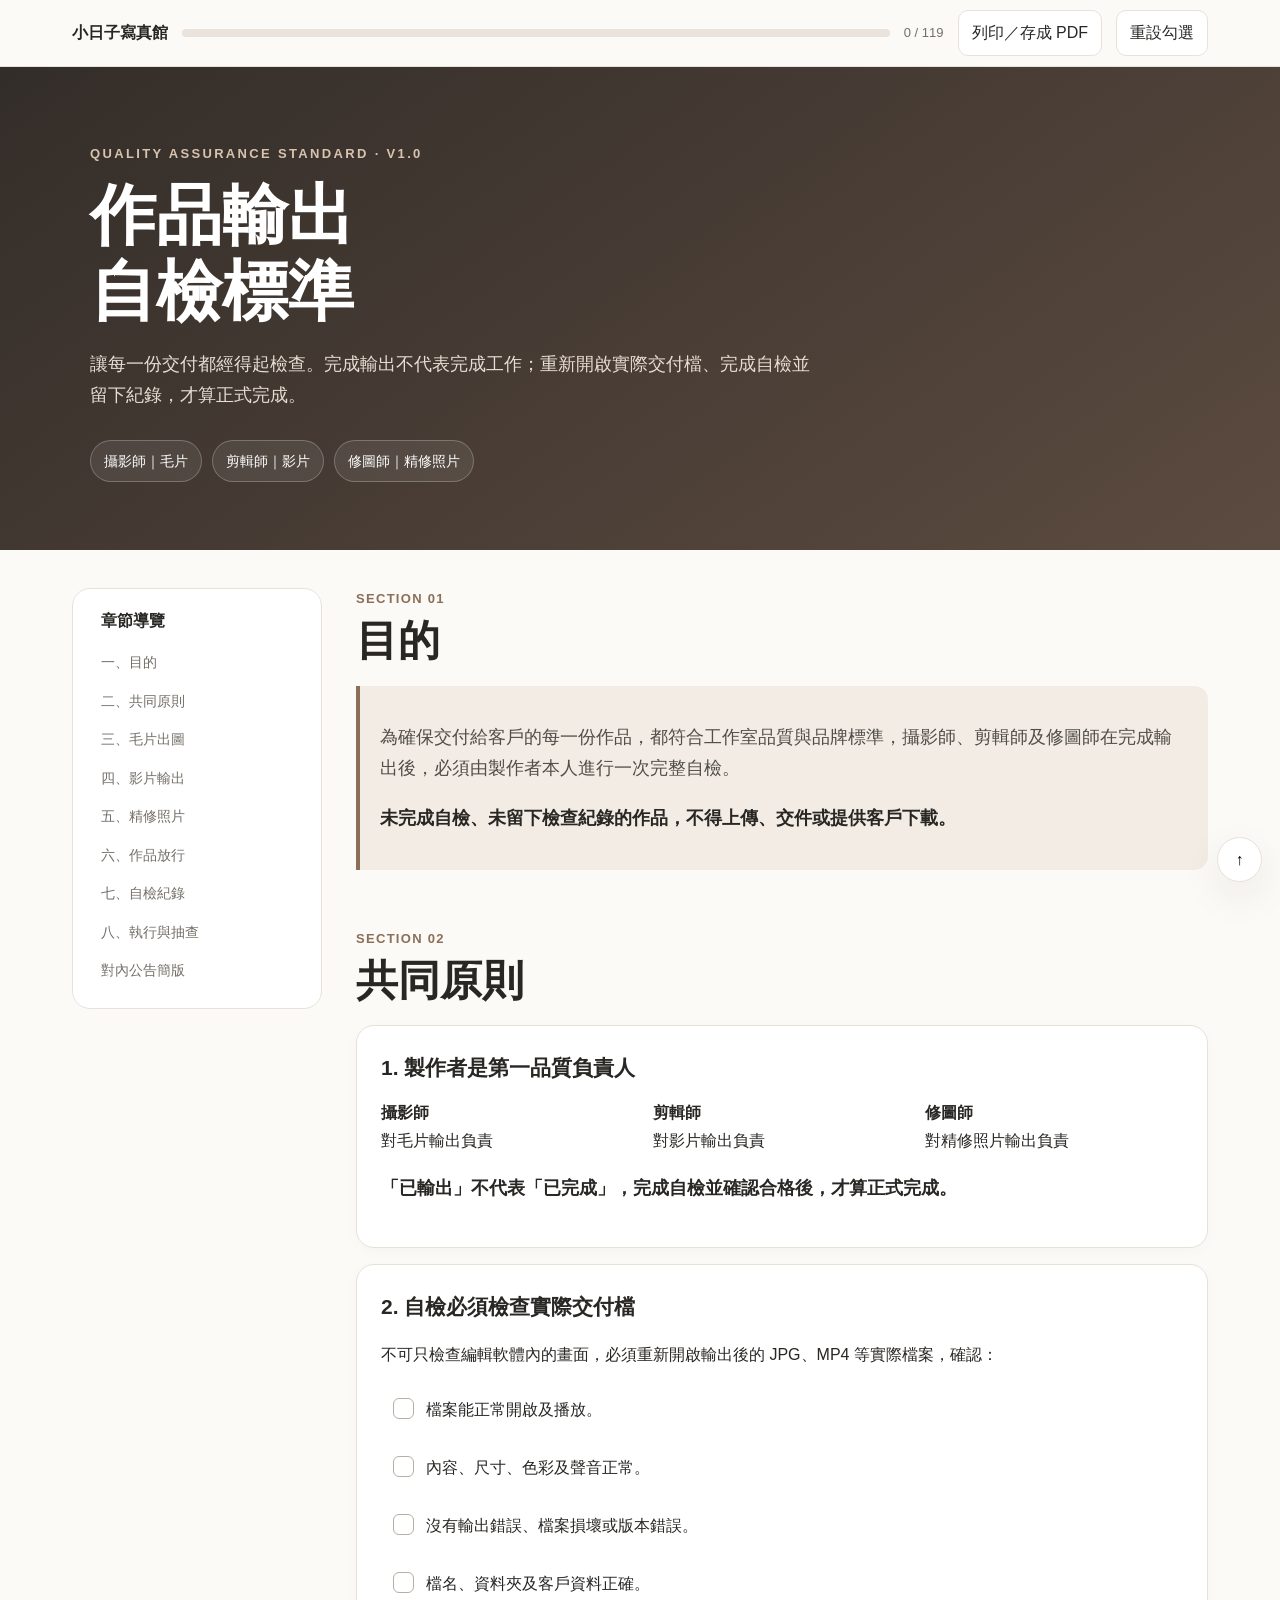
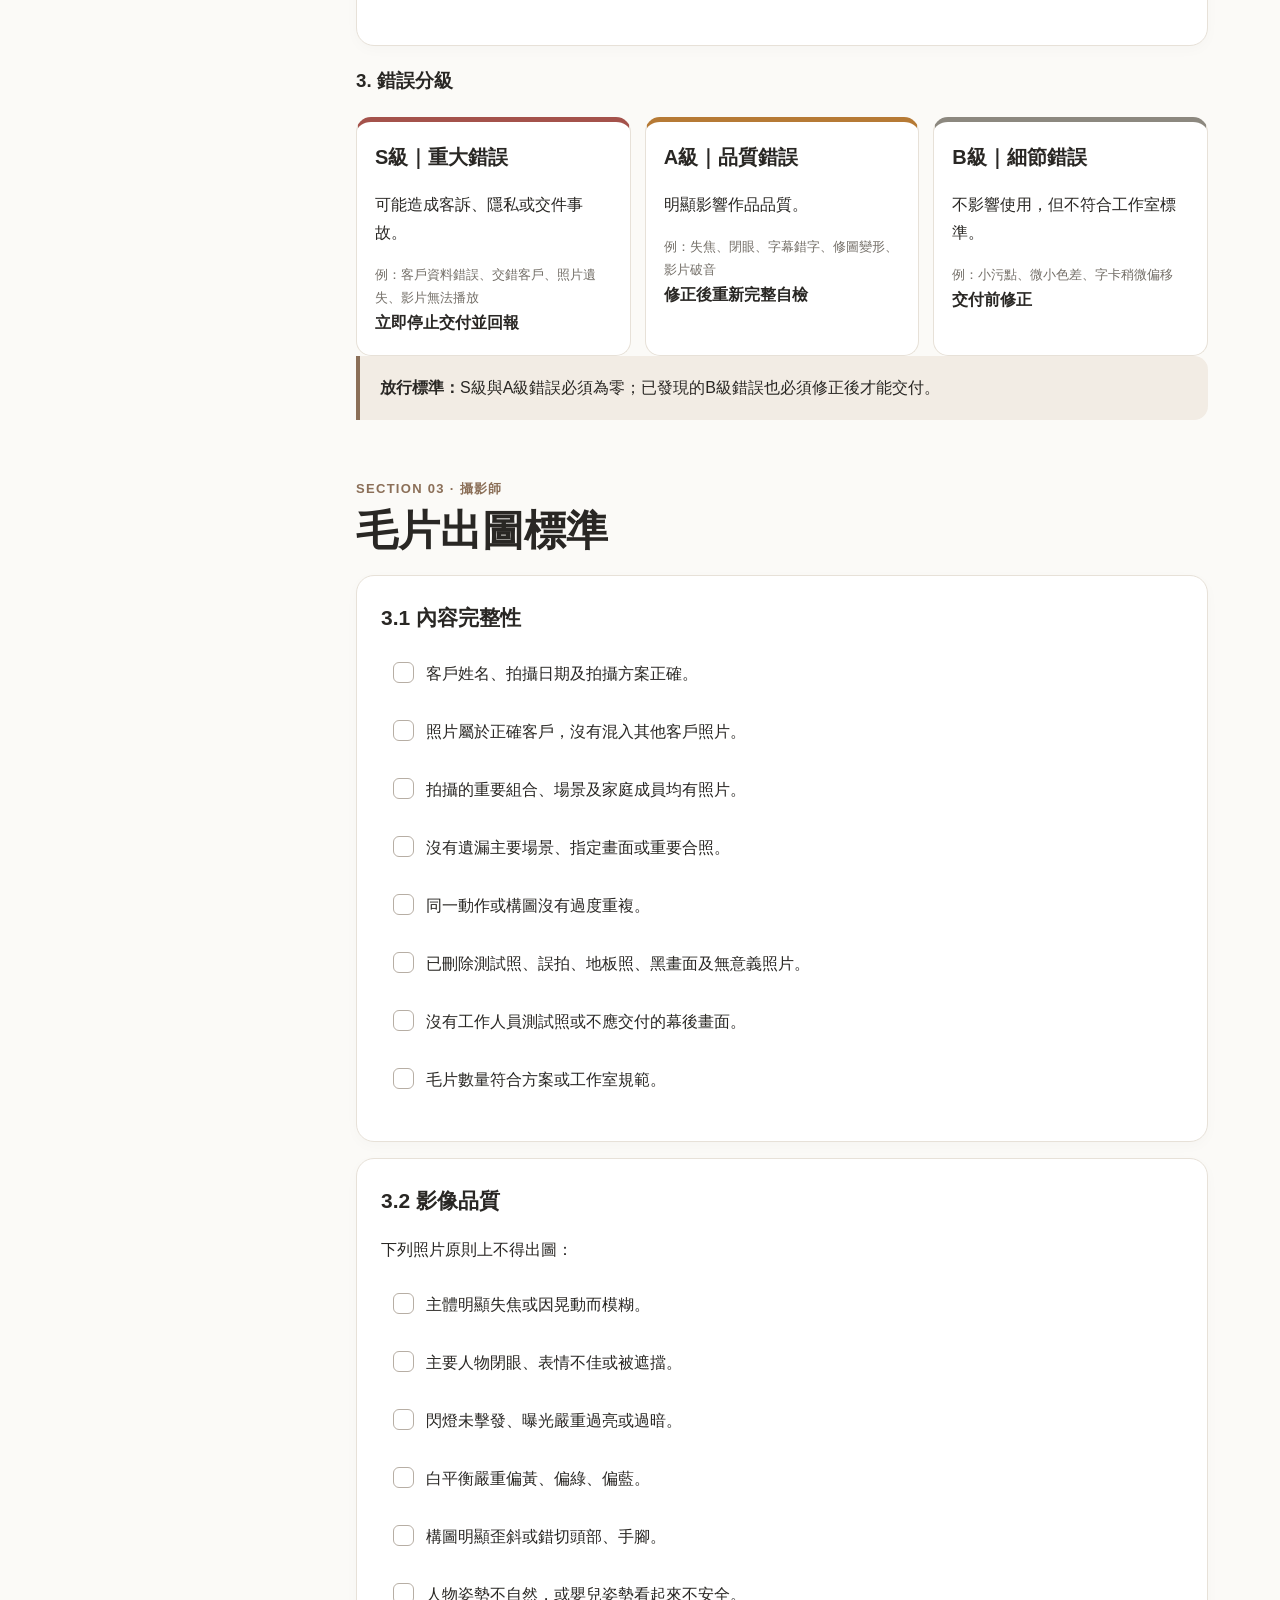
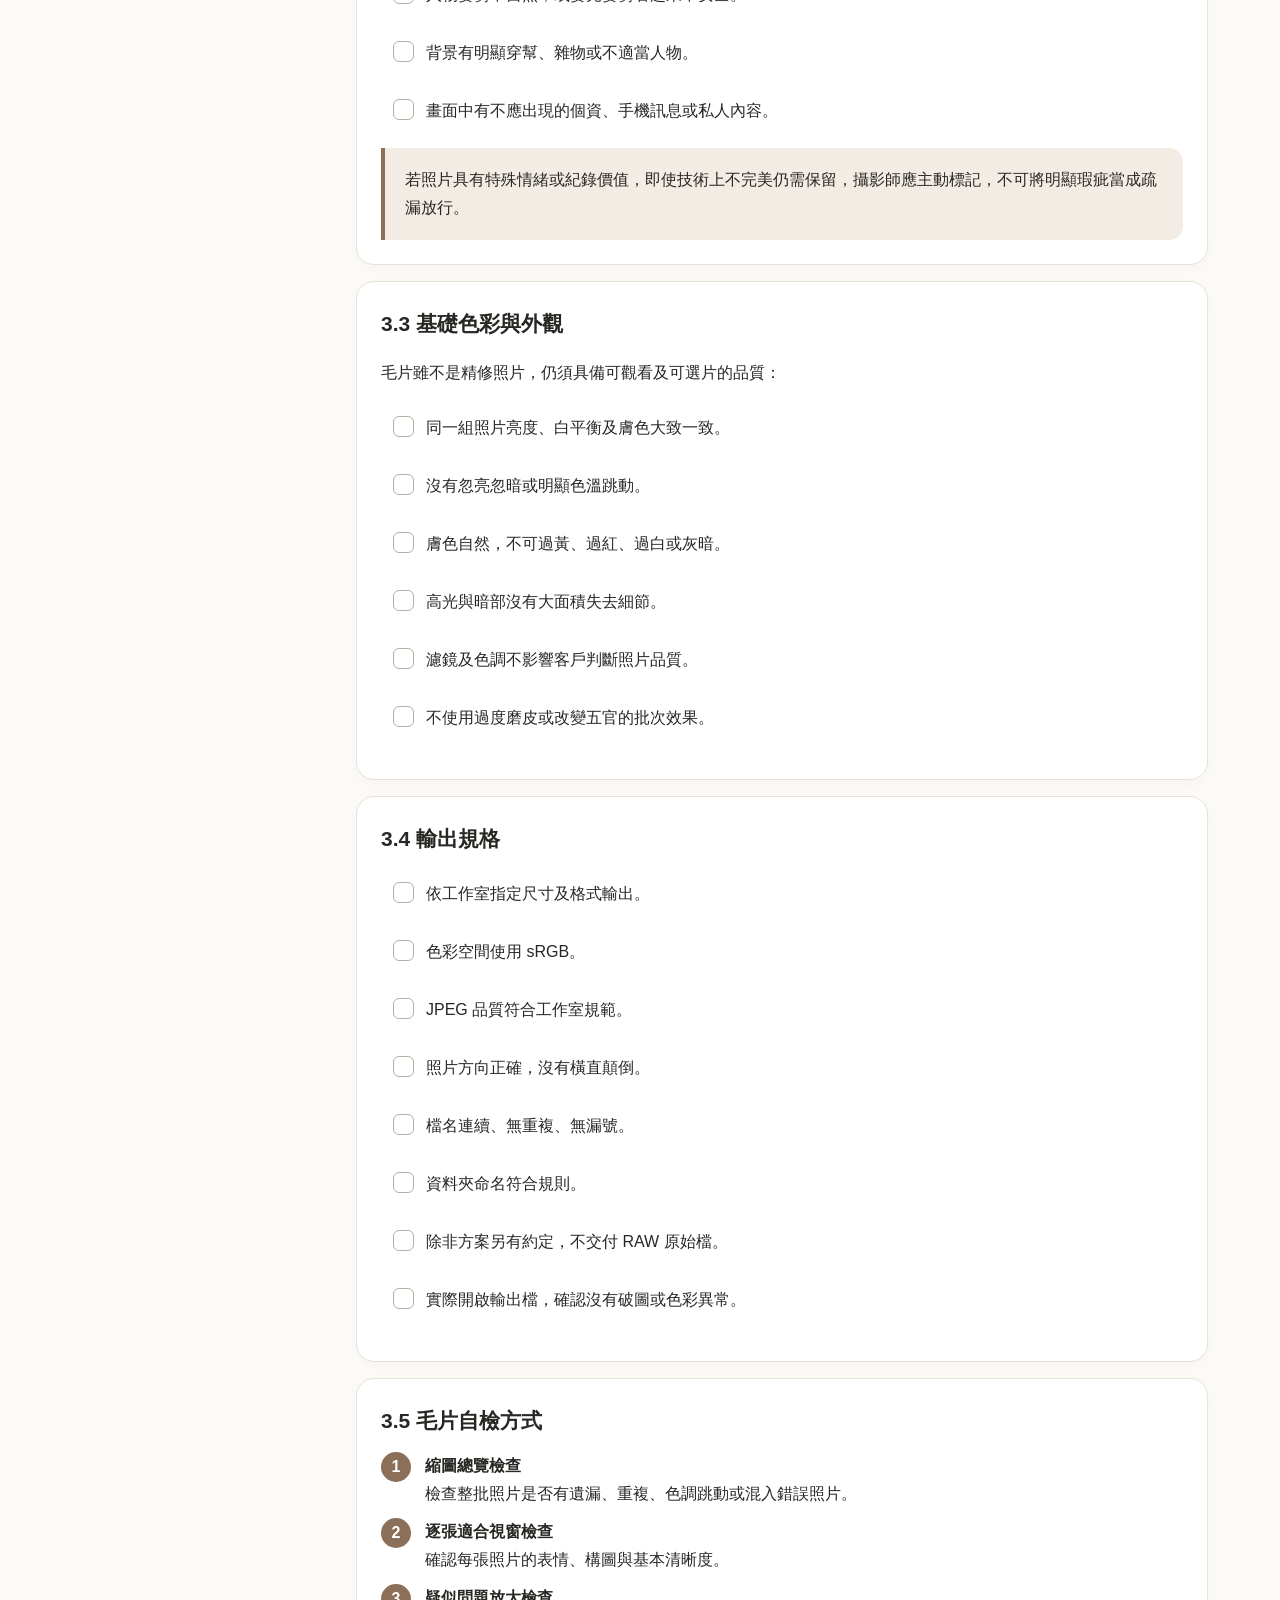
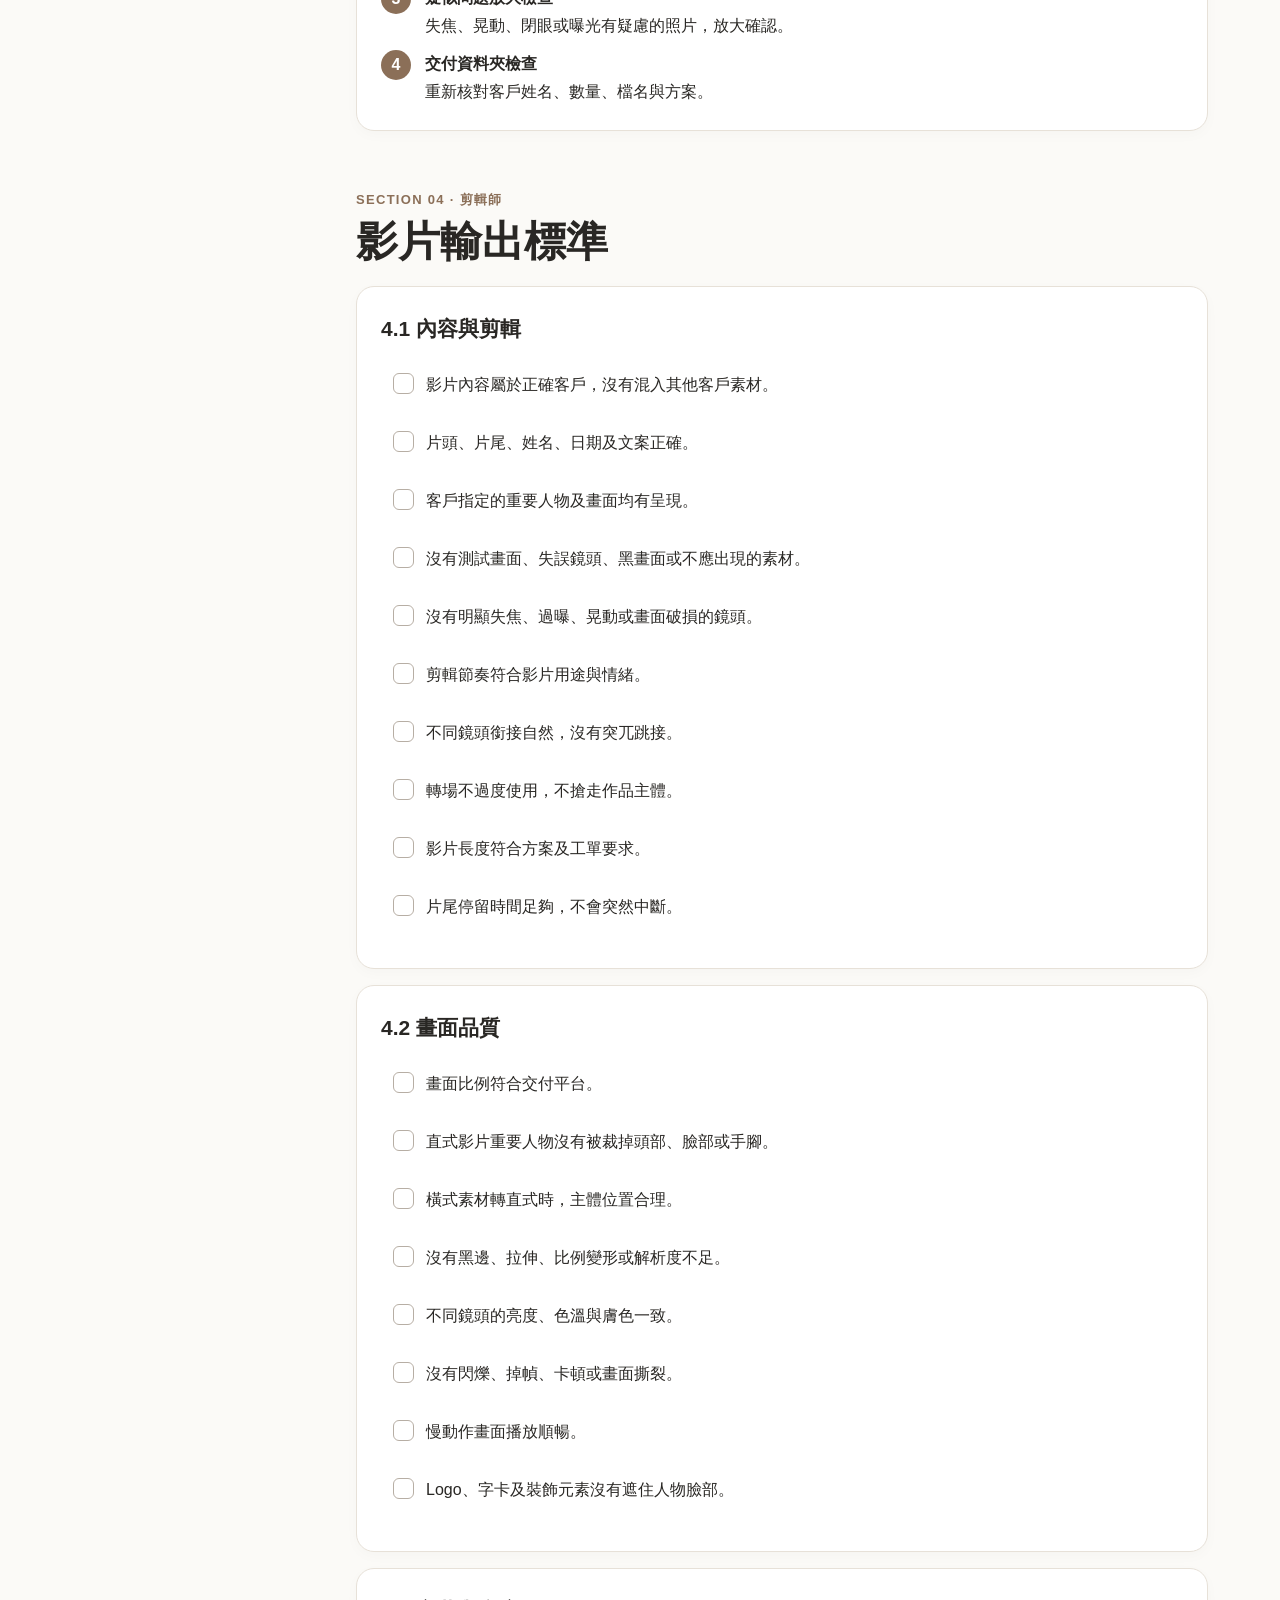
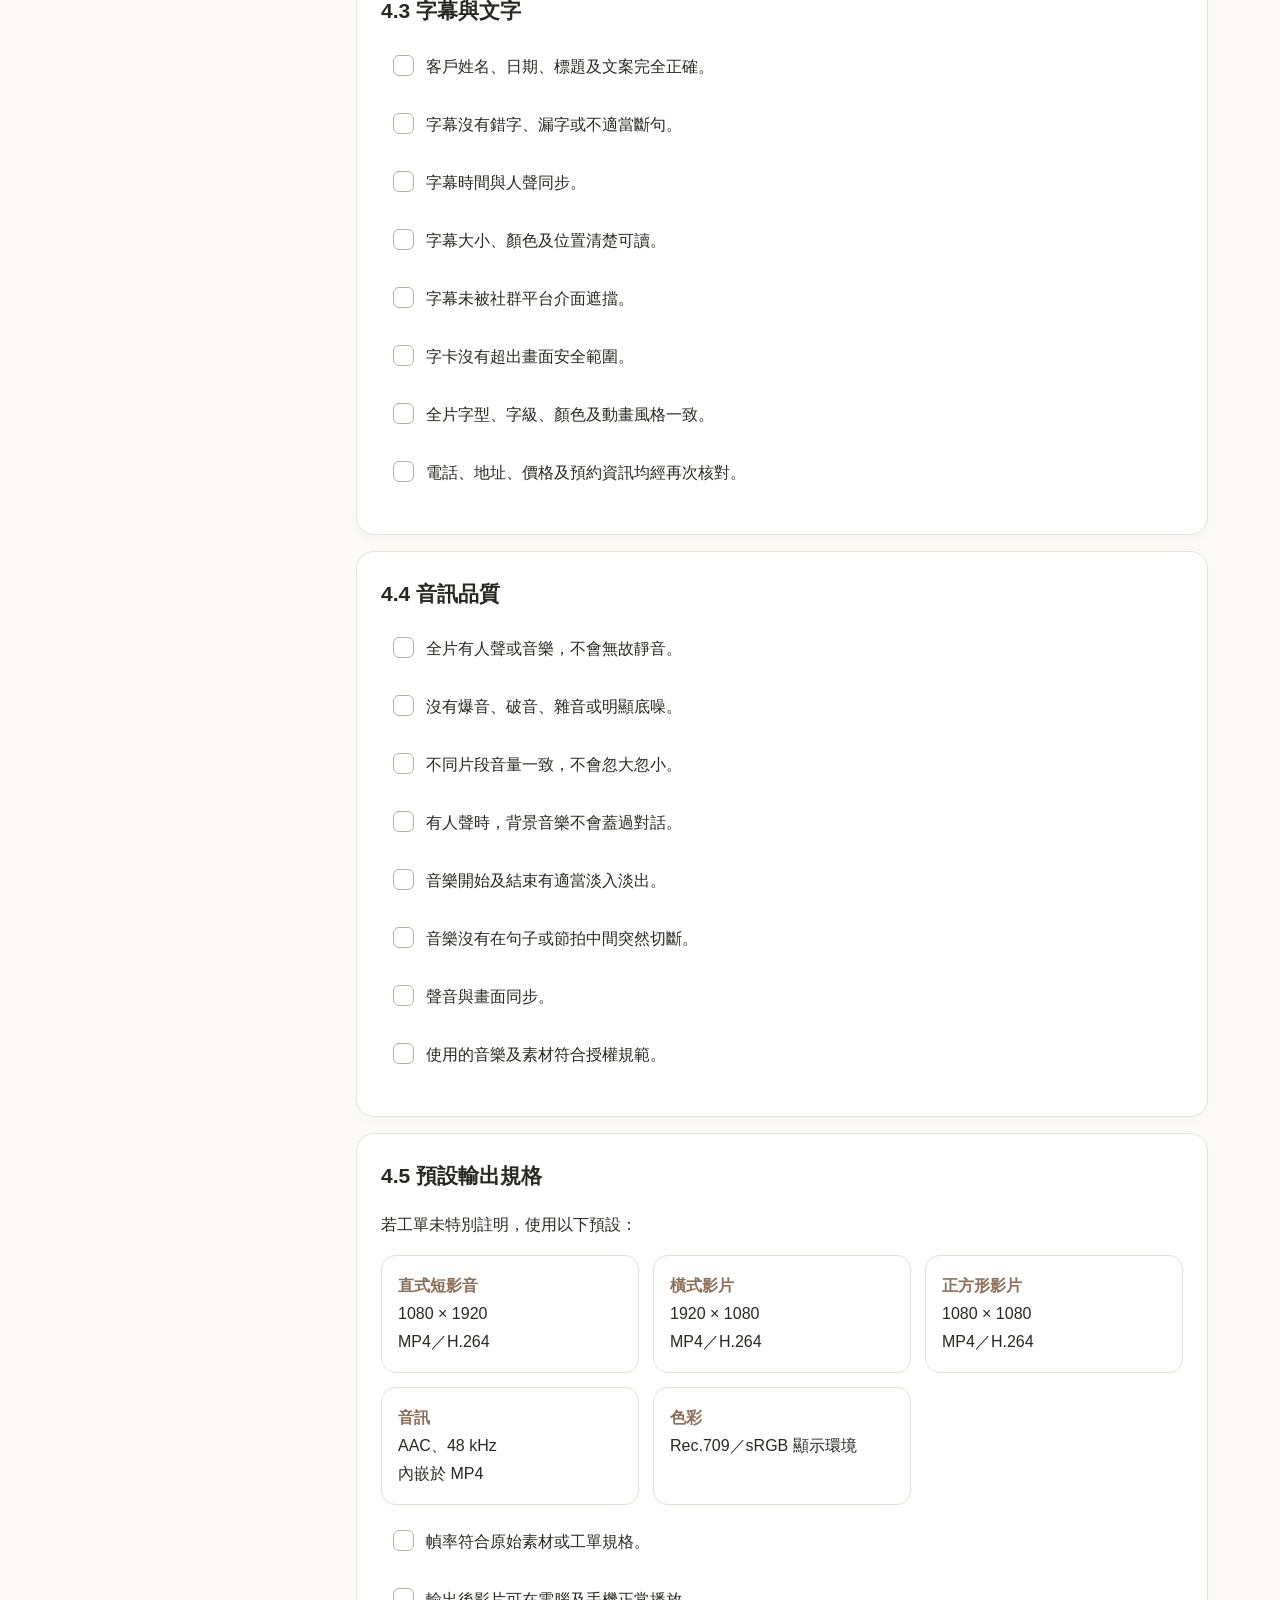
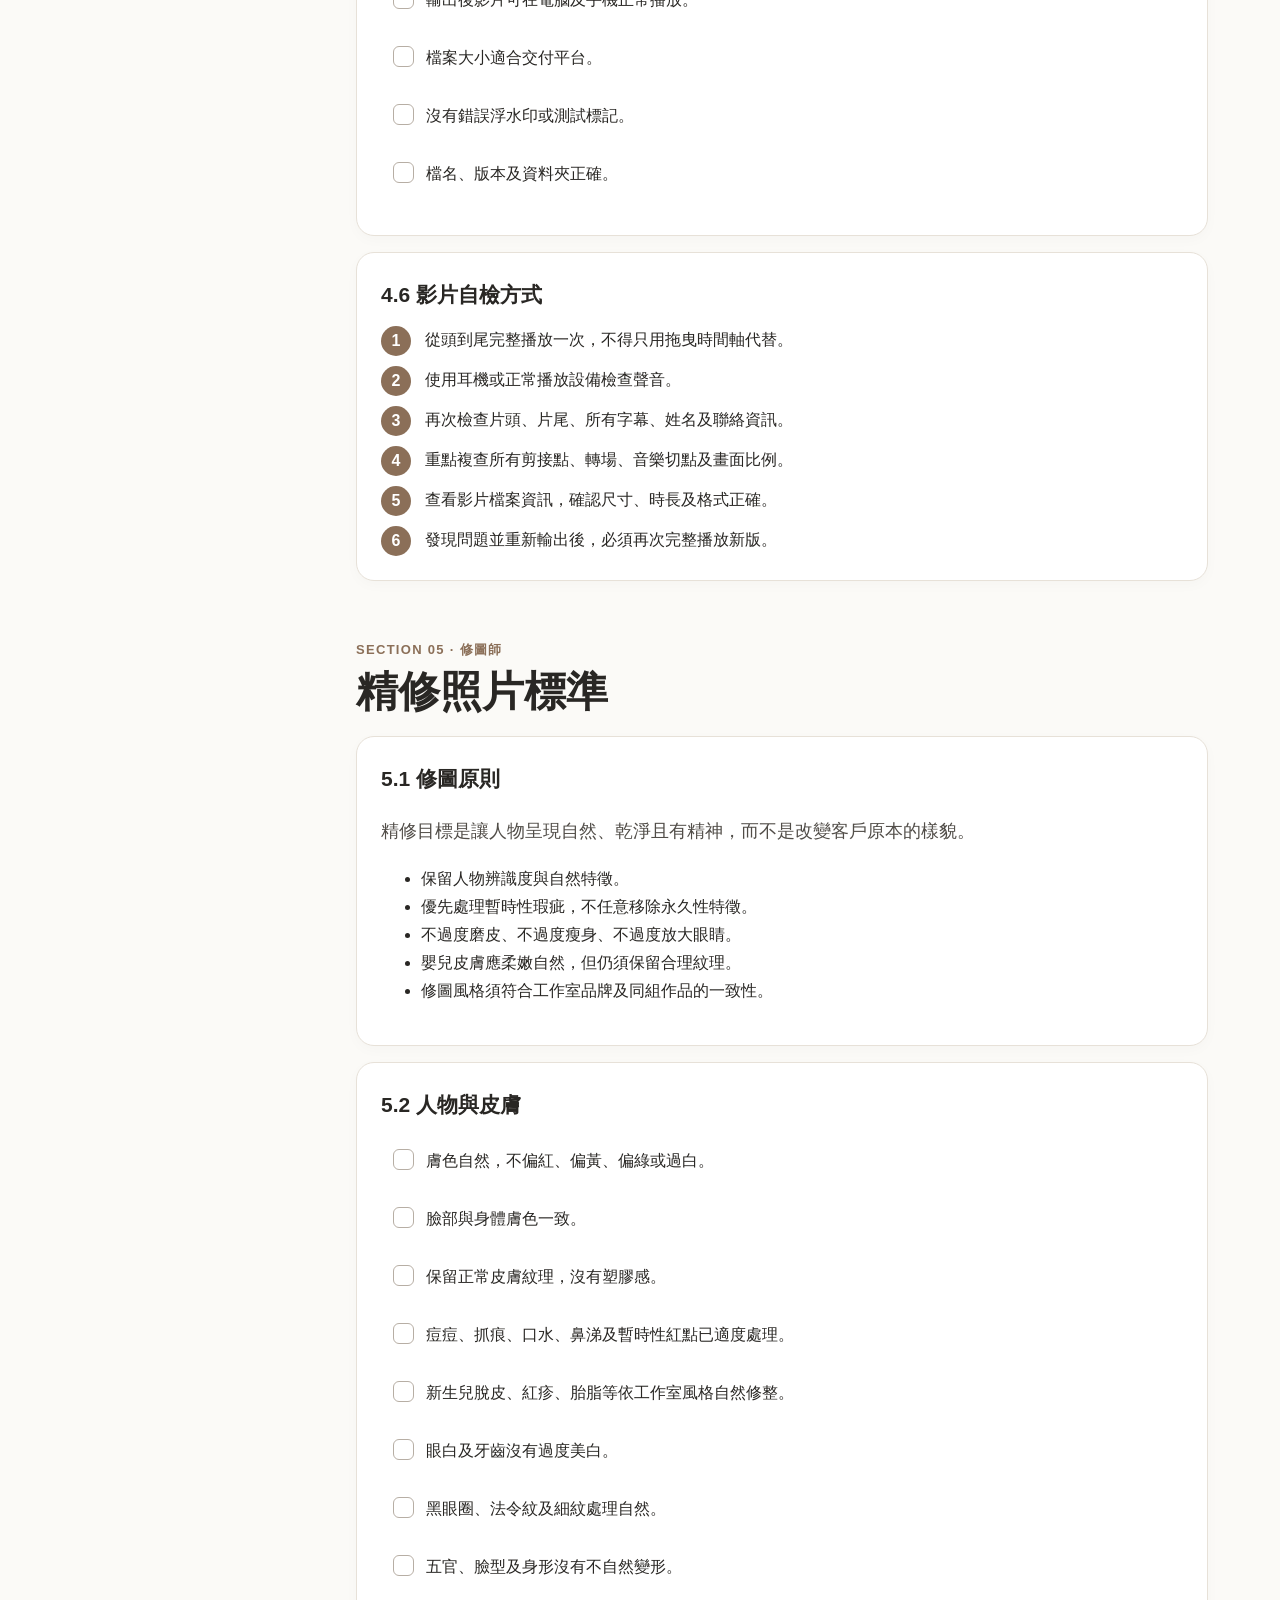
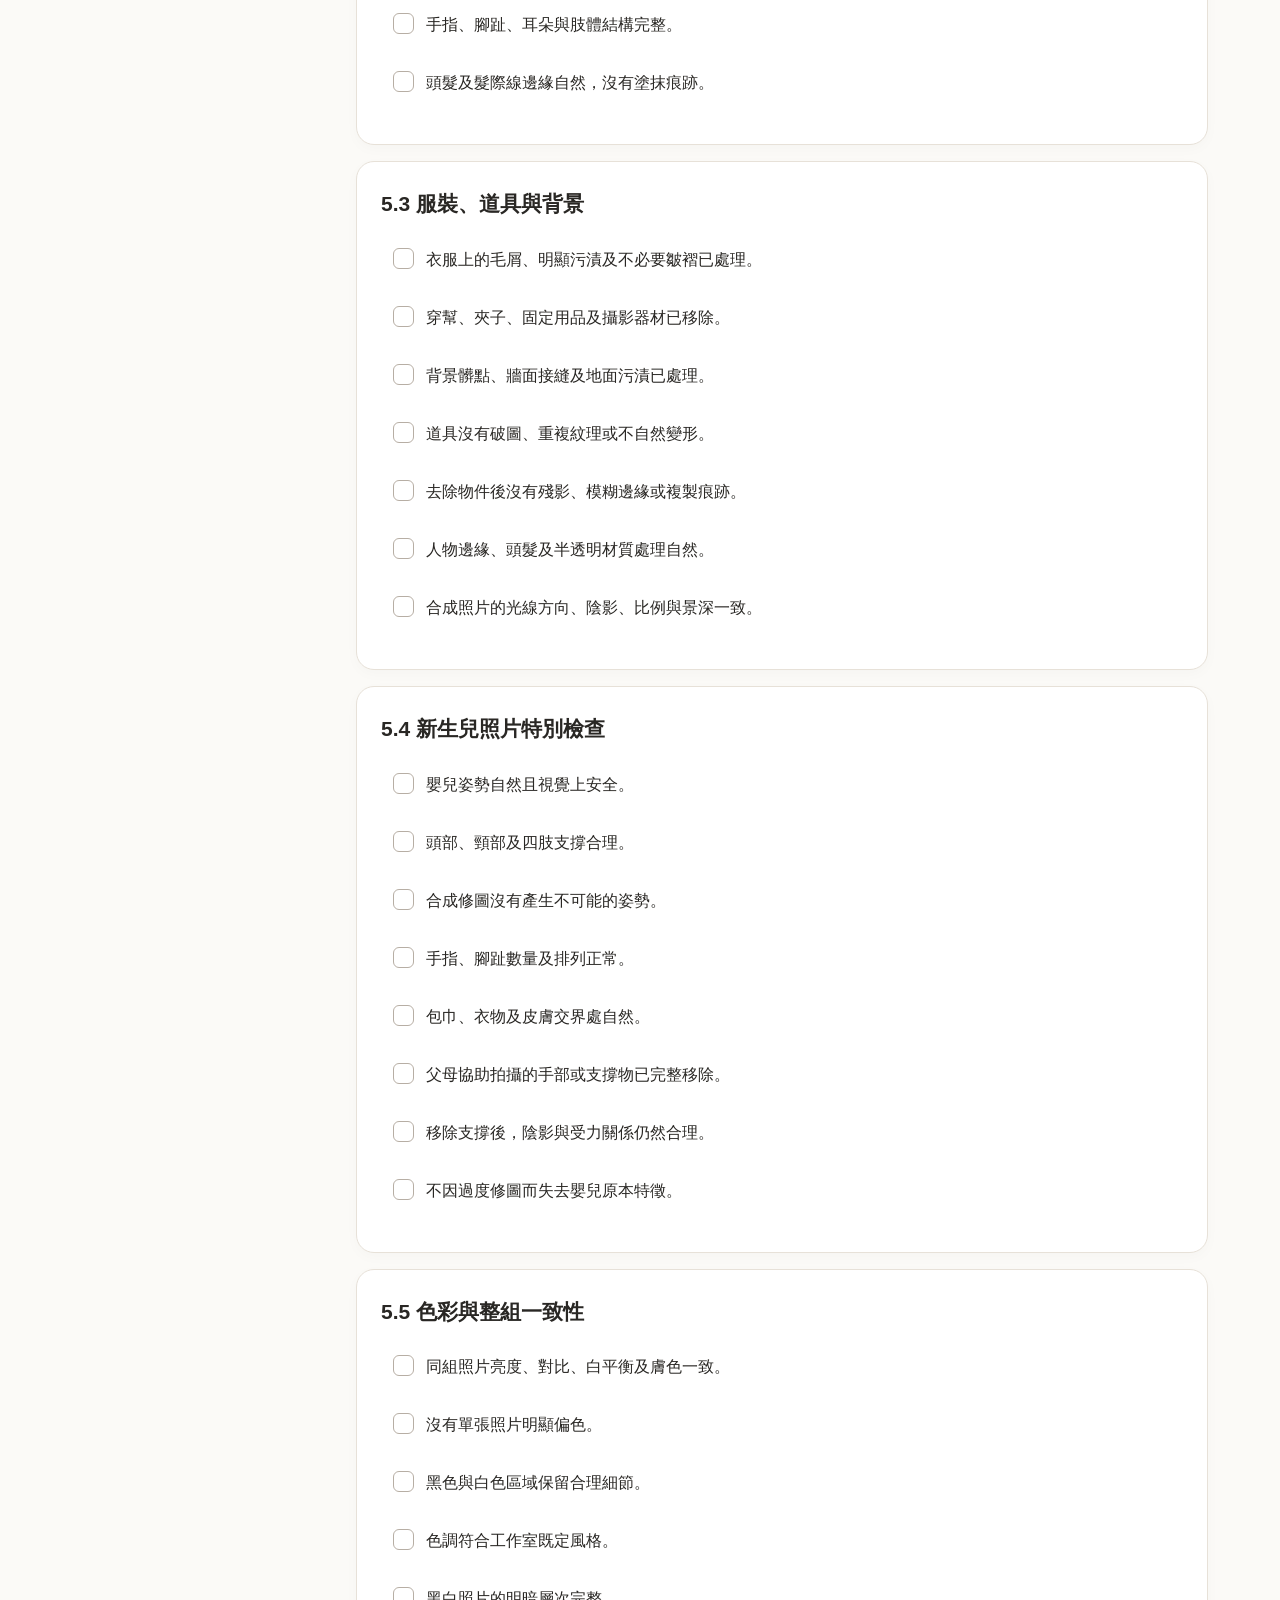
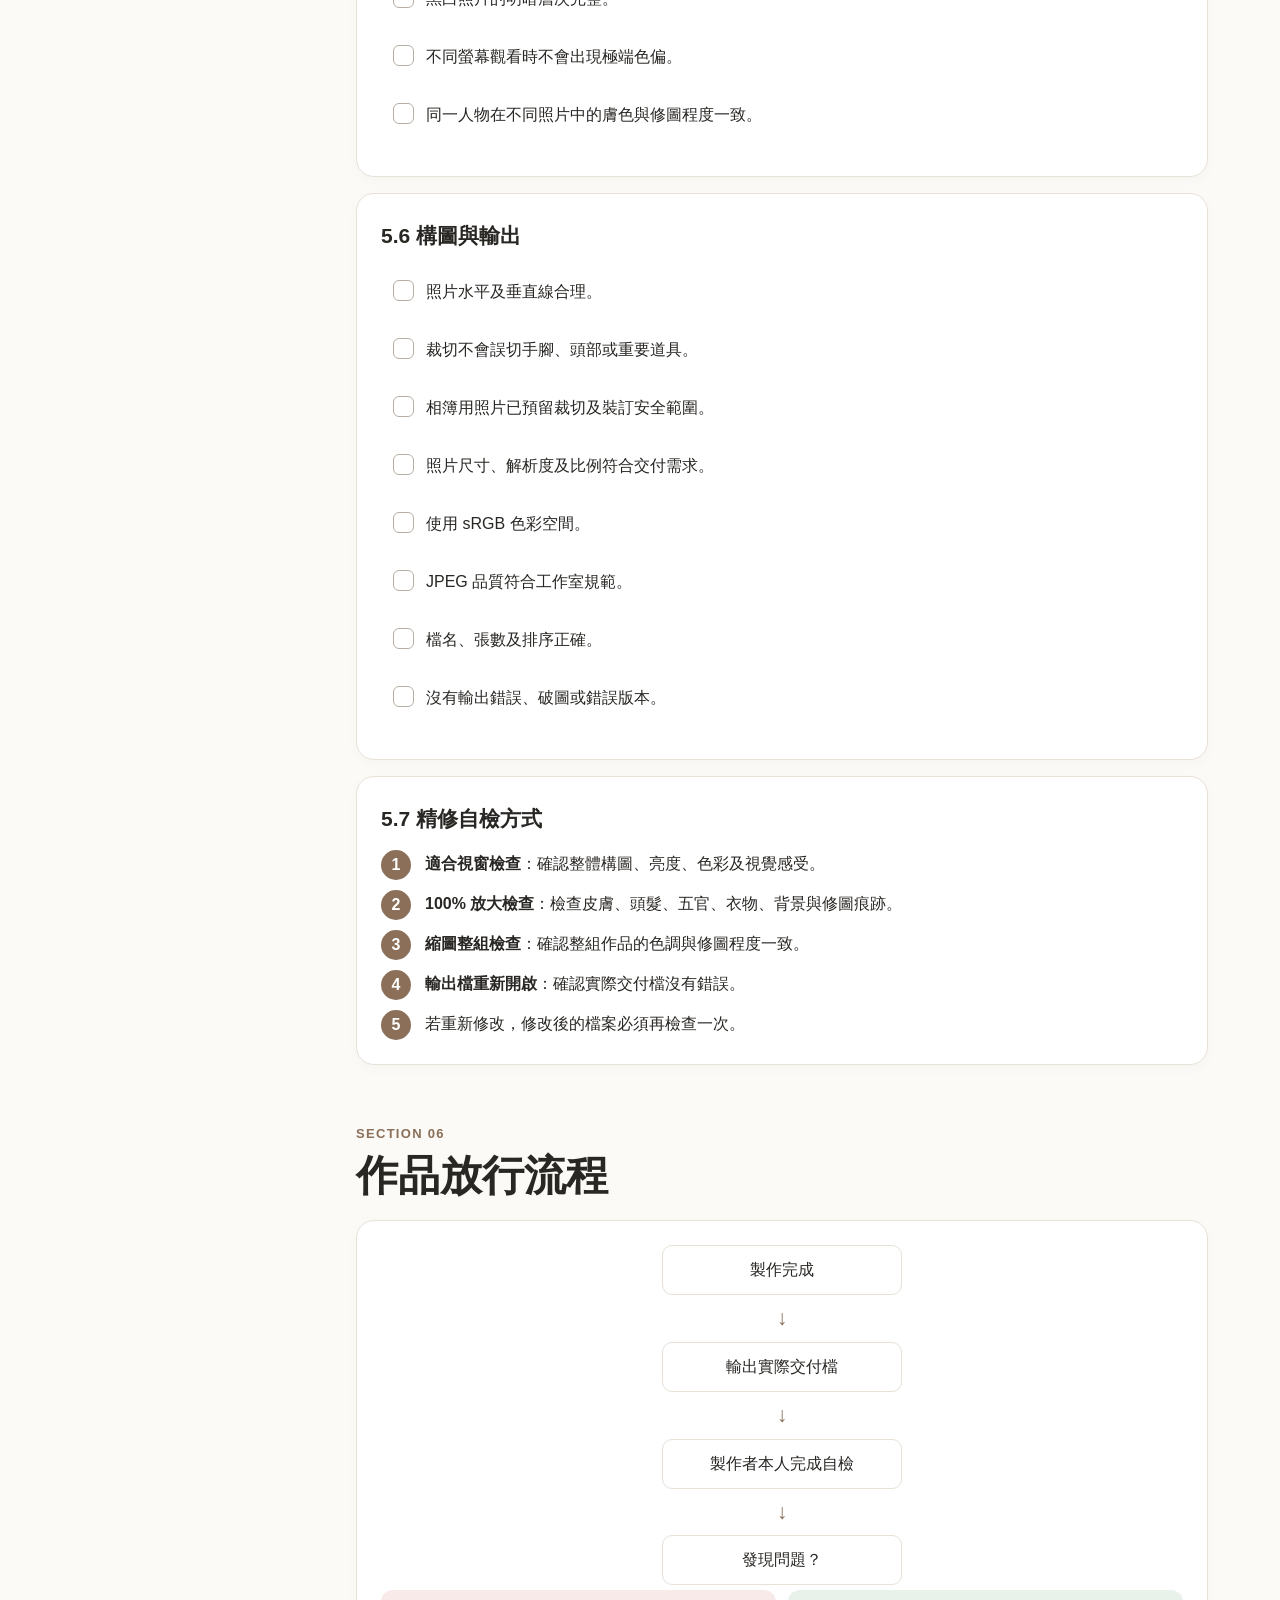
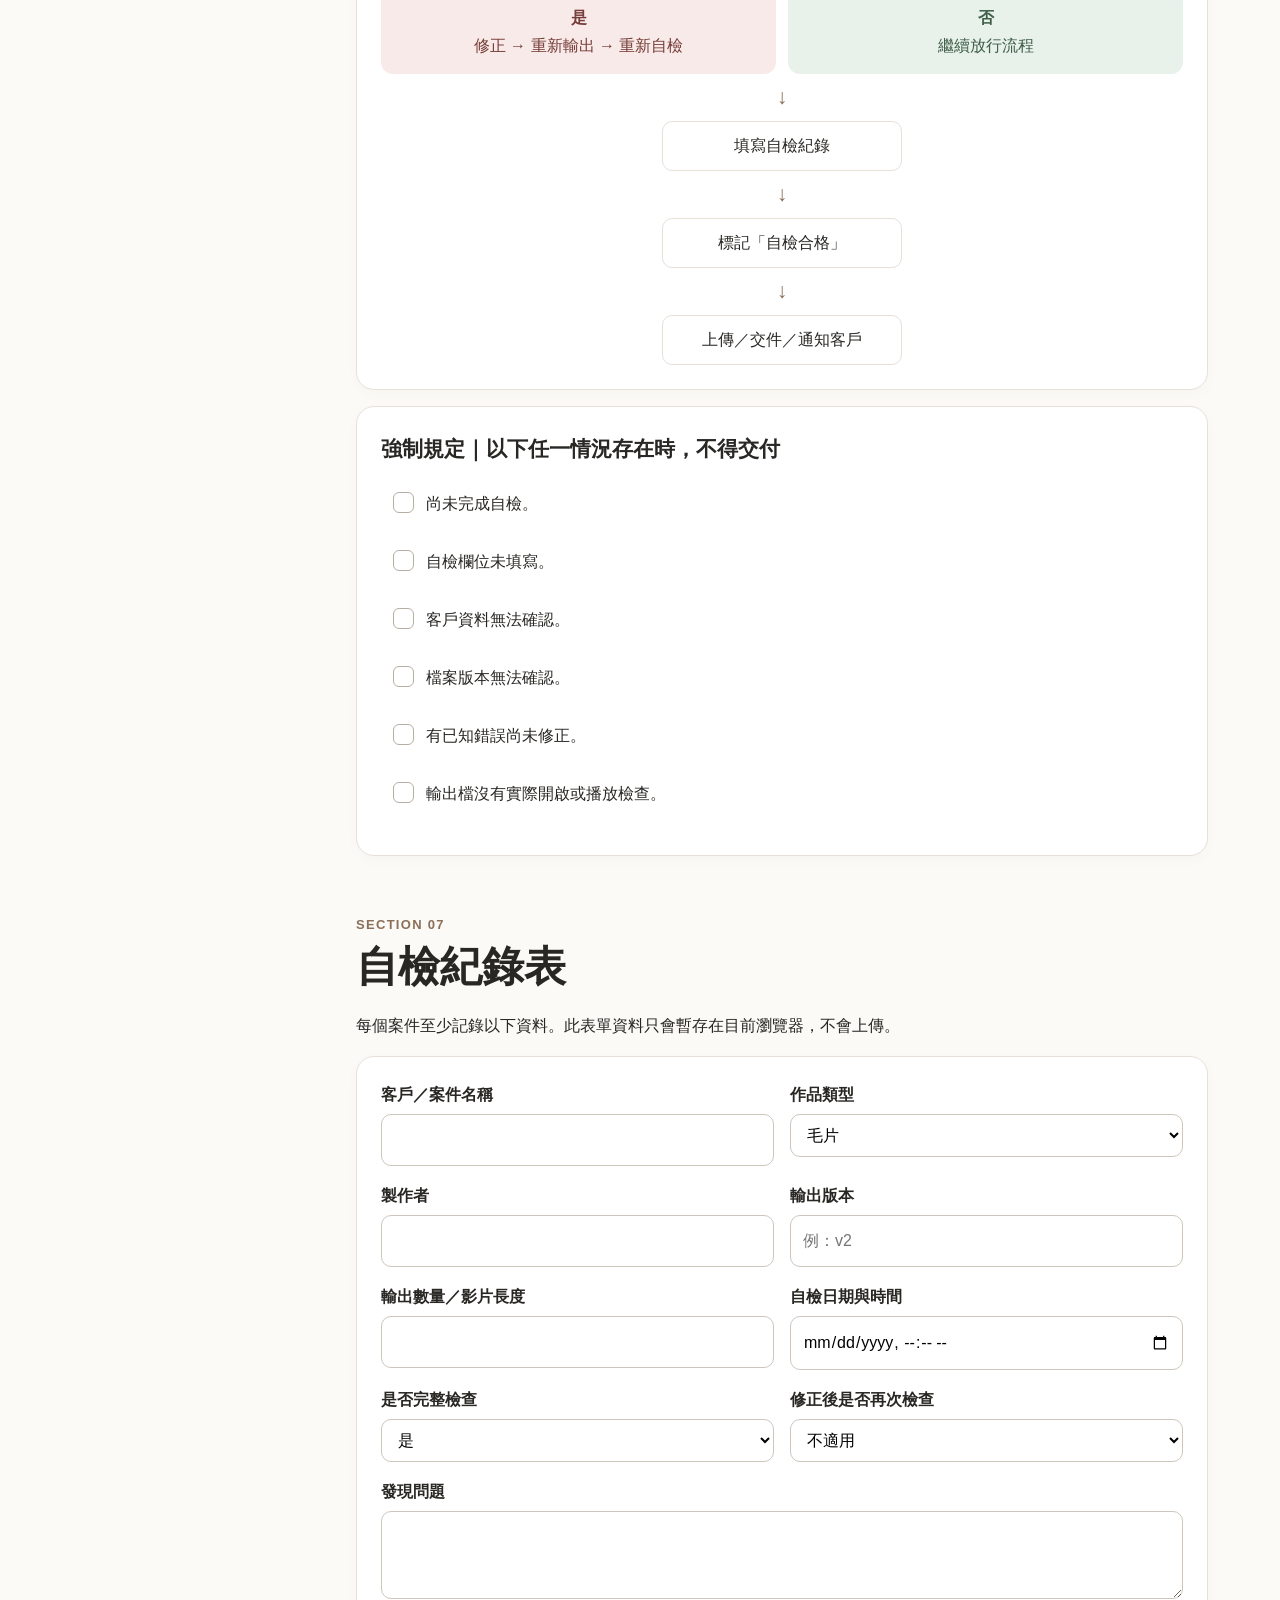
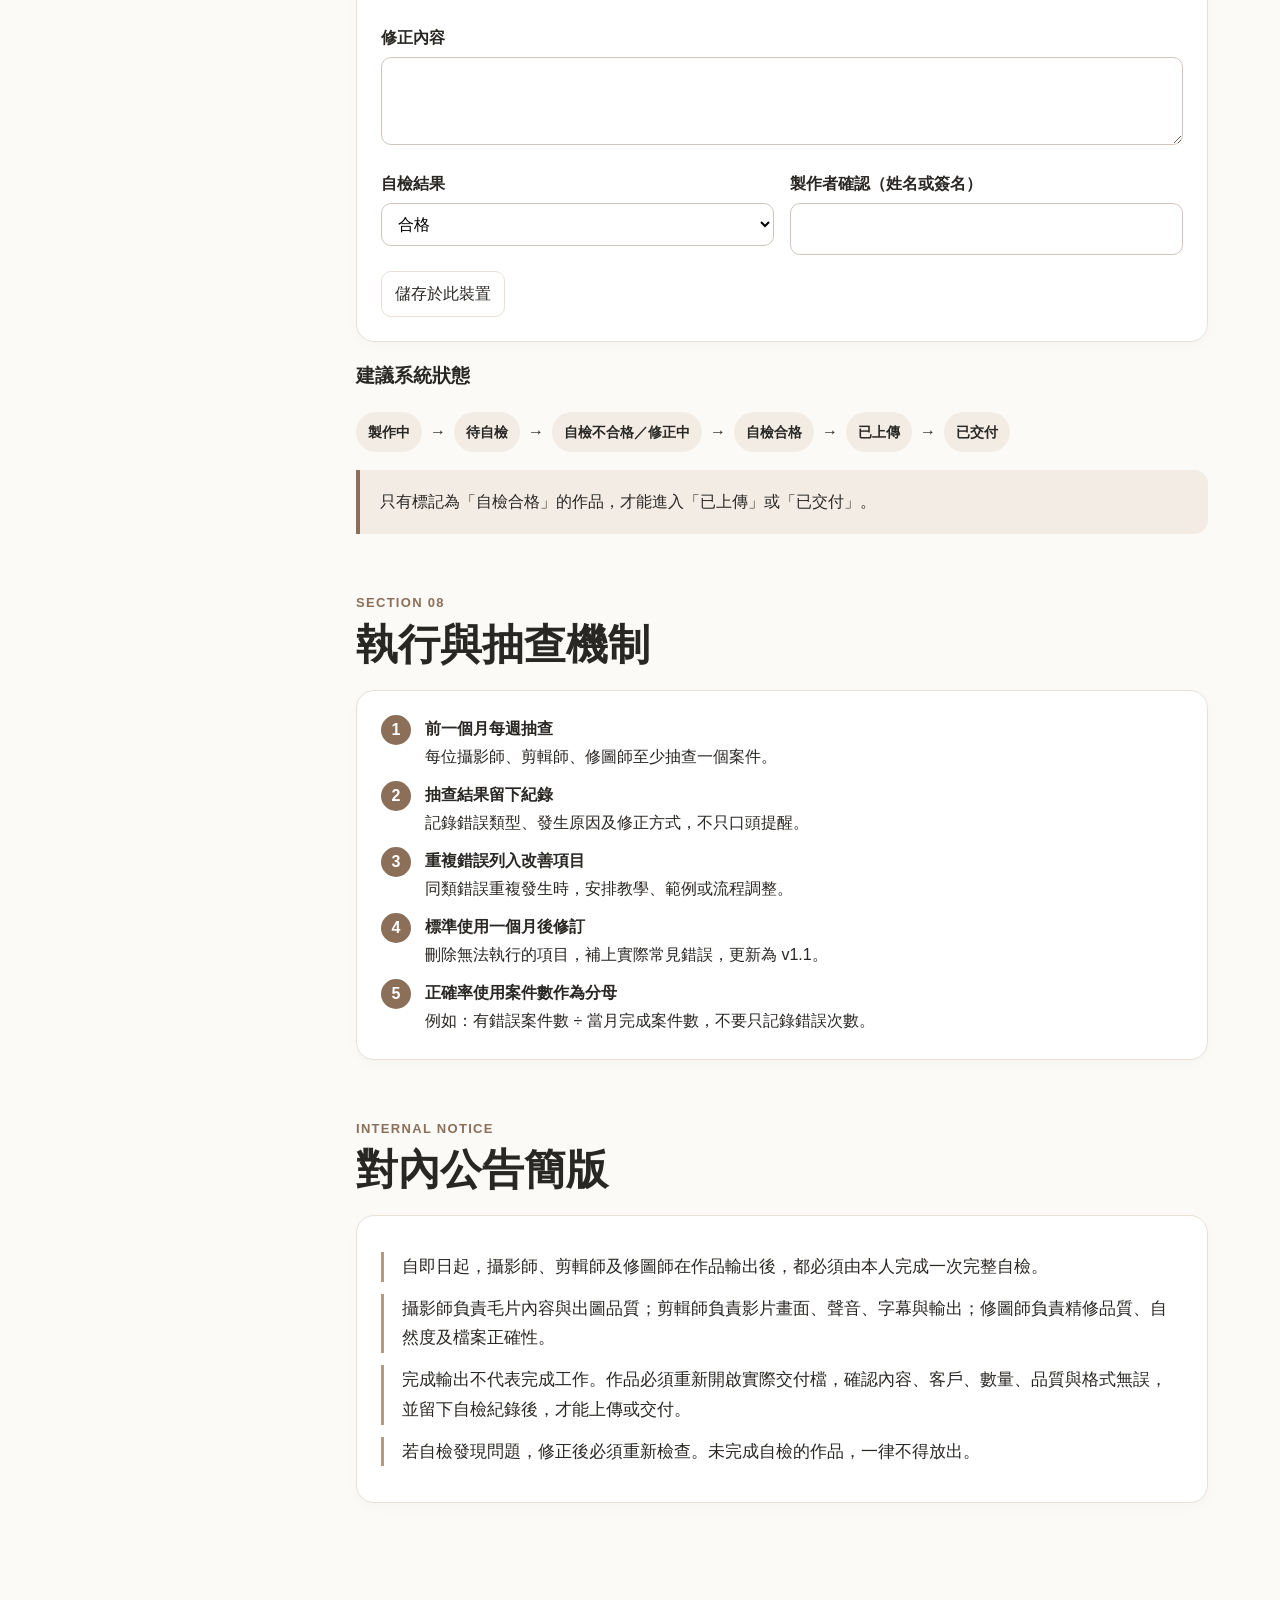
==== index.html @ f5251e23 "Create studio output quality checklist" ====
<!doctype html>
<html lang="zh-Hant">
<head>
<meta charset="utf-8"><meta name="viewport" content="width=device-width,initial-scale=1">
<title>小日子寫真館｜作品輸出自檢標準 v1.0</title>
<meta name="description" content="小日子寫真館作品輸出自檢標準：毛片、影片與精修照片的交付品質規範。">
<style>
:root{--paper:#fbfaf7;--ink:#292724;--muted:#746f68;--line:#e7e1d8;--brand:#8b6f58;--brand2:#b69a7c;--soft:#f2ece4;--green:#58725f;--red:#a4524b;--orange:#b67a35;--shadow:0 14px 40px rgba(55,44,32,.08)}*{box-sizing:border-box}html{scroll-behavior:smooth}body{margin:0;background:var(--paper);color:var(--ink);font-family:-apple-system,BlinkMacSystemFont,"Noto Sans TC","PingFang TC","Microsoft JhengHei",sans-serif;line-height:1.75}button,input,textarea,select{font:inherit}.topbar{position:sticky;top:0;z-index:30;background:rgba(251,250,247,.92);backdrop-filter:blur(14px);border-bottom:1px solid var(--line)}.topbar-inner{max-width:1180px;margin:auto;padding:10px 22px;display:flex;align-items:center;gap:14px}.brand{font-weight:800;white-space:nowrap}.progress-wrap{flex:1;height:8px;border-radius:99px;background:#e9e3dc;overflow:hidden}.progress{height:100%;width:0;background:linear-gradient(90deg,var(--brand2),var(--green));transition:.2s}.progress-text{font-size:13px;color:var(--muted);white-space:nowrap}.btn{border:1px solid var(--line);background:#fff;color:var(--ink);padding:8px 13px;border-radius:10px;cursor:pointer}.btn:hover{border-color:var(--brand2);background:var(--soft)}.hero{background:linear-gradient(145deg,#332d29,#5c4b40);color:#fff;padding:76px 24px 68px}.hero-inner{max-width:1100px;margin:auto}.eyebrow{letter-spacing:.18em;text-transform:uppercase;color:#d8c3ae;font-size:13px;font-weight:700}.hero h1{font-family:"Noto Serif TC","Songti TC",serif;font-size:clamp(34px,6vw,66px);line-height:1.16;margin:12px 0 18px;max-width:850px}.hero p{color:#e8ddd2;max-width:720px;font-size:18px}.badges{display:flex;flex-wrap:wrap;gap:10px;margin-top:28px}.badge{border:1px solid rgba(255,255,255,.24);background:rgba(255,255,255,.08);padding:8px 13px;border-radius:99px;font-size:14px}.layout{max-width:1180px;margin:0 auto;display:grid;grid-template-columns:250px minmax(0,1fr);gap:34px;padding:38px 22px 90px}.toc{position:sticky;top:72px;align-self:start;max-height:calc(100vh - 90px);overflow:auto;padding:18px;background:#fff;border:1px solid var(--line);border-radius:18px}.toc strong{display:block;margin:0 10px 8px}.toc a{display:block;color:var(--muted);text-decoration:none;padding:7px 10px;border-radius:8px;font-size:14px}.toc a:hover{color:var(--ink);background:var(--soft)}main{min-width:0}section{scroll-margin-top:78px;margin-bottom:58px}.section-kicker{color:var(--brand);font-weight:800;letter-spacing:.1em;font-size:13px}.section-title{font-family:"Noto Serif TC","Songti TC",serif;font-size:clamp(28px,4vw,42px);line-height:1.25;margin:4px 0 18px}.lead{font-size:18px;color:#514d48}.card{background:#fff;border:1px solid var(--line);border-radius:18px;padding:24px;margin:16px 0;box-shadow:0 4px 14px rgba(50,40,30,.025)}.card h3{margin:0 0 12px;font-size:21px}.card h4{margin:22px 0 8px}.callout{border-left:4px solid var(--brand);background:var(--soft);padding:18px 20px;border-radius:0 14px 14px 0}.rule{font-weight:700;font-size:18px}.checklist{display:grid;gap:8px;margin:12px 0}.check{display:flex;align-items:flex-start;gap:12px;padding:11px 12px;border-radius:10px;cursor:pointer}.check:hover{background:var(--soft)}.check input{appearance:none;width:21px;height:21px;border:1.5px solid #b7aea4;border-radius:6px;margin:2px 0 0;flex:0 0 auto;display:grid;place-content:center}.check input:checked{background:var(--green);border-color:var(--green)}.check input:checked:after{content:"✓";color:white;font-size:14px;font-weight:800}.check:has(input:checked) span{text-decoration:line-through;color:#8a857f}.error-grid,.spec-grid,.role-grid{display:grid;grid-template-columns:repeat(3,1fr);gap:14px}.error{border-radius:15px;padding:18px;border:1px solid var(--line);background:#fff}.error b{font-size:20px}.error.s{border-top:5px solid var(--red)}.error.a{border-top:5px solid var(--orange)}.error.b{border-top:5px solid #8c887f}.error small{display:block;color:var(--muted);margin-top:8px}.steps{counter-reset:step;display:grid;gap:10px}.step{display:flex;gap:14px;align-items:flex-start}.step:before{counter-increment:step;content:counter(step);width:30px;height:30px;display:grid;place-items:center;border-radius:50%;background:var(--brand);color:#fff;font-weight:800;flex:0 0 auto}.spec{padding:16px;border:1px solid var(--line);border-radius:14px;background:#fff}.spec b{display:block;color:var(--brand)}.flow{display:flex;flex-direction:column;align-items:center;gap:5px;text-align:center}.flow-box{min-width:240px;padding:10px 20px;border:1px solid var(--line);background:#fff;border-radius:10px}.arrow{color:var(--brand);font-size:21px}.branch{display:grid;grid-template-columns:1fr 1fr;gap:12px;width:100%}.branch>div{padding:14px;border-radius:12px}.branch .bad{background:#f8eae8;color:#763d38}.branch .good{background:#e9f1eb;color:#3f5e48}.form-grid{display:grid;grid-template-columns:1fr 1fr;gap:16px}.field label{display:block;font-weight:700;margin-bottom:5px}.field input,.field select,.field textarea{width:100%;border:1px solid #cec6bd;border-radius:10px;background:#fff;padding:11px 12px}.field textarea{min-height:88px;resize:vertical}.wide{grid-column:1/-1}.status-flow{display:flex;flex-wrap:wrap;align-items:center;gap:8px}.status{padding:8px 12px;border-radius:99px;background:var(--soft);font-weight:700;font-size:14px}.notice{font-size:17px}.notice blockquote{margin:12px 0;padding-left:18px;border-left:3px solid var(--brand2)}.mini{font-size:14px;color:var(--muted)}.backtop{position:fixed;right:18px;bottom:18px;width:45px;height:45px;border-radius:50%;border:1px solid var(--line);background:#fff;box-shadow:var(--shadow);cursor:pointer}.footer{padding:26px;text-align:center;color:var(--muted);border-top:1px solid var(--line)}@media(max-width:840px){.layout{display:block;padding:24px 16px 70px}.toc{position:relative;top:auto;margin-bottom:28px;max-height:none}.error-grid,.spec-grid,.role-grid{grid-template-columns:1fr}.hero{padding:58px 20px 50px}.form-grid{grid-template-columns:1fr}.wide{grid-column:auto}.topbar-inner{padding:9px 12px}.brand{display:none}.btn.print{display:none}.branch{grid-template-columns:1fr}.card{padding:19px}}@media print{.topbar,.toc,.backtop,.btn{display:none!important}.hero{padding:30px;color:#000;background:#fff;border-bottom:2px solid #000}.hero p,.eyebrow{color:#333}.layout{display:block;padding:20px}.card{box-shadow:none;break-inside:avoid}section{margin-bottom:28px}.check input{appearance:auto}.footer{display:none}}@media(prefers-reduced-motion:reduce){html{scroll-behavior:auto}*{transition:none!important}}
</style>
</head>
<body>
<div class="topbar"><div class="topbar-inner"><div class="brand">小日子寫真館</div><div class="progress-wrap" aria-label="自檢完成進度"><div class="progress" id="progress"></div></div><div class="progress-text" id="progressText">0 / 0</div><button class="btn print" onclick="window.print()">列印／存成 PDF</button><button class="btn" onclick="resetChecks()">重設勾選</button></div></div>
<header class="hero"><div class="hero-inner"><div class="eyebrow">Quality Assurance Standard · v1.0</div><h1>作品輸出<br>自檢標準</h1><p>讓每一份交付都經得起檢查。完成輸出不代表完成工作；重新開啟實際交付檔、完成自檢並留下紀錄，才算正式完成。</p><div class="badges"><span class="badge">攝影師｜毛片</span><span class="badge">剪輯師｜影片</span><span class="badge">修圖師｜精修照片</span></div></div></header>
<div class="layout">
<nav class="toc" aria-label="章節導覽"><strong>章節導覽</strong><a href="#purpose">一、目的</a><a href="#principles">二、共同原則</a><a href="#photo">三、毛片出圖</a><a href="#video">四、影片輸出</a><a href="#retouch">五、精修照片</a><a href="#release">六、作品放行</a><a href="#record">七、自檢紀錄</a><a href="#audit">八、執行與抽查</a><a href="#notice">對內公告簡版</a></nav>
<main>
<section id="purpose"><div class="section-kicker">SECTION 01</div><h2 class="section-title">目的</h2><div class="callout"><p class="lead">為確保交付給客戶的每一份作品，都符合工作室品質與品牌標準，攝影師、剪輯師及修圖師在完成輸出後，必須由製作者本人進行一次完整自檢。</p><p class="rule">未完成自檢、未留下檢查紀錄的作品，不得上傳、交件或提供客戶下載。</p></div></section>
<section id="principles"><div class="section-kicker">SECTION 02</div><h2 class="section-title">共同原則</h2>
<div class="card"><h3>1. 製作者是第一品質負責人</h3><div class="role-grid"><div><b>攝影師</b><br>對毛片輸出負責</div><div><b>剪輯師</b><br>對影片輸出負責</div><div><b>修圖師</b><br>對精修照片輸出負責</div></div><p class="rule">「已輸出」不代表「已完成」，完成自檢並確認合格後，才算正式完成。</p></div>
<div class="card"><h3>2. 自檢必須檢查實際交付檔</h3><p>不可只檢查編輯軟體內的畫面，必須重新開啟輸出後的 JPG、MP4 等實際檔案，確認：</p><div class="checklist" data-items="檔案能正常開啟及播放。|內容、尺寸、色彩及聲音正常。|沒有輸出錯誤、檔案損壞或版本錯誤。|檔名、資料夾及客戶資料正確。"></div></div>
<h3>3. 錯誤分級</h3><div class="error-grid"><div class="error s"><b>S級｜重大錯誤</b><p>可能造成客訴、隱私或交件事故。</p><small>例：客戶資料錯誤、交錯客戶、照片遺失、影片無法播放</small><strong>立即停止交付並回報</strong></div><div class="error a"><b>A級｜品質錯誤</b><p>明顯影響作品品質。</p><small>例：失焦、閉眼、字幕錯字、修圖變形、影片破音</small><strong>修正後重新完整自檢</strong></div><div class="error b"><b>B級｜細節錯誤</b><p>不影響使用，但不符合工作室標準。</p><small>例：小污點、微小色差、字卡稍微偏移</small><strong>交付前修正</strong></div></div><div class="callout"><b>放行標準：</b>S級與A級錯誤必須為零；已發現的B級錯誤也必須修正後才能交付。</div></section>
<section id="photo"><div class="section-kicker">SECTION 03 · 攝影師</div><h2 class="section-title">毛片出圖標準</h2>
<div class="card"><h3>3.1 內容完整性</h3><div class="checklist" data-items="客戶姓名、拍攝日期及拍攝方案正確。|照片屬於正確客戶，沒有混入其他客戶照片。|拍攝的重要組合、場景及家庭成員均有照片。|沒有遺漏主要場景、指定畫面或重要合照。|同一動作或構圖沒有過度重複。|已刪除測試照、誤拍、地板照、黑畫面及無意義照片。|沒有工作人員測試照或不應交付的幕後畫面。|毛片數量符合方案或工作室規範。"></div></div>
<div class="card"><h3>3.2 影像品質</h3><p>下列照片原則上不得出圖：</p><div class="checklist" data-items="主體明顯失焦或因晃動而模糊。|主要人物閉眼、表情不佳或被遮擋。|閃燈未擊發、曝光嚴重過亮或過暗。|白平衡嚴重偏黃、偏綠、偏藍。|構圖明顯歪斜或錯切頭部、手腳。|人物姿勢不自然，或嬰兒姿勢看起來不安全。|背景有明顯穿幫、雜物或不適當人物。|畫面中有不應出現的個資、手機訊息或私人內容。"></div><div class="callout">若照片具有特殊情緒或紀錄價值，即使技術上不完美仍需保留，攝影師應主動標記，不可將明顯瑕疵當成疏漏放行。</div></div>
<div class="card"><h3>3.3 基礎色彩與外觀</h3><p>毛片雖不是精修照片，仍須具備可觀看及可選片的品質：</p><div class="checklist" data-items="同一組照片亮度、白平衡及膚色大致一致。|沒有忽亮忽暗或明顯色溫跳動。|膚色自然，不可過黃、過紅、過白或灰暗。|高光與暗部沒有大面積失去細節。|濾鏡及色調不影響客戶判斷照片品質。|不使用過度磨皮或改變五官的批次效果。"></div></div>
<div class="card"><h3>3.4 輸出規格</h3><div class="checklist" data-items="依工作室指定尺寸及格式輸出。|色彩空間使用 sRGB。|JPEG 品質符合工作室規範。|照片方向正確，沒有橫直顛倒。|檔名連續、無重複、無漏號。|資料夾命名符合規則。|除非方案另有約定，不交付 RAW 原始檔。|實際開啟輸出檔，確認沒有破圖或色彩異常。"></div></div>
<div class="card"><h3>3.5 毛片自檢方式</h3><div class="steps"><div class="step"><div><b>縮圖總覽檢查</b><br>檢查整批照片是否有遺漏、重複、色調跳動或混入錯誤照片。</div></div><div class="step"><div><b>逐張適合視窗檢查</b><br>確認每張照片的表情、構圖與基本清晰度。</div></div><div class="step"><div><b>疑似問題放大檢查</b><br>失焦、晃動、閉眼或曝光有疑慮的照片，放大確認。</div></div><div class="step"><div><b>交付資料夾檢查</b><br>重新核對客戶姓名、數量、檔名與方案。</div></div></div></div></section>
<section id="video"><div class="section-kicker">SECTION 04 · 剪輯師</div><h2 class="section-title">影片輸出標準</h2>
<div class="card"><h3>4.1 內容與剪輯</h3><div class="checklist" data-items="影片內容屬於正確客戶，沒有混入其他客戶素材。|片頭、片尾、姓名、日期及文案正確。|客戶指定的重要人物及畫面均有呈現。|沒有測試畫面、失誤鏡頭、黑畫面或不應出現的素材。|沒有明顯失焦、過曝、晃動或畫面破損的鏡頭。|剪輯節奏符合影片用途與情緒。|不同鏡頭銜接自然，沒有突兀跳接。|轉場不過度使用，不搶走作品主體。|影片長度符合方案及工單要求。|片尾停留時間足夠，不會突然中斷。"></div></div>
<div class="card"><h3>4.2 畫面品質</h3><div class="checklist" data-items="畫面比例符合交付平台。|直式影片重要人物沒有被裁掉頭部、臉部或手腳。|橫式素材轉直式時，主體位置合理。|沒有黑邊、拉伸、比例變形或解析度不足。|不同鏡頭的亮度、色溫與膚色一致。|沒有閃爍、掉幀、卡頓或畫面撕裂。|慢動作畫面播放順暢。|Logo、字卡及裝飾元素沒有遮住人物臉部。"></div></div>
<div class="card"><h3>4.3 字幕與文字</h3><div class="checklist" data-items="客戶姓名、日期、標題及文案完全正確。|字幕沒有錯字、漏字或不適當斷句。|字幕時間與人聲同步。|字幕大小、顏色及位置清楚可讀。|字幕未被社群平台介面遮擋。|字卡沒有超出畫面安全範圍。|全片字型、字級、顏色及動畫風格一致。|電話、地址、價格及預約資訊均經再次核對。"></div></div>
<div class="card"><h3>4.4 音訊品質</h3><div class="checklist" data-items="全片有人聲或音樂，不會無故靜音。|沒有爆音、破音、雜音或明顯底噪。|不同片段音量一致，不會忽大忽小。|有人聲時，背景音樂不會蓋過對話。|音樂開始及結束有適當淡入淡出。|音樂沒有在句子或節拍中間突然切斷。|聲音與畫面同步。|使用的音樂及素材符合授權規範。"></div></div>
<div class="card"><h3>4.5 預設輸出規格</h3><p>若工單未特別註明，使用以下預設：</p><div class="spec-grid"><div class="spec"><b>直式短影音</b>1080 × 1920<br>MP4／H.264</div><div class="spec"><b>橫式影片</b>1920 × 1080<br>MP4／H.264</div><div class="spec"><b>正方形影片</b>1080 × 1080<br>MP4／H.264</div><div class="spec"><b>音訊</b>AAC、48 kHz<br>內嵌於 MP4</div><div class="spec"><b>色彩</b>Rec.709／sRGB 顯示環境</div></div><div class="checklist" data-items="幀率符合原始素材或工單規格。|輸出後影片可在電腦及手機正常播放。|檔案大小適合交付平台。|沒有錯誤浮水印或測試標記。|檔名、版本及資料夾正確。"></div></div>
<div class="card"><h3>4.6 影片自檢方式</h3><div class="steps"><div class="step"><div>從頭到尾完整播放一次，不得只用拖曳時間軸代替。</div></div><div class="step"><div>使用耳機或正常播放設備檢查聲音。</div></div><div class="step"><div>再次檢查片頭、片尾、所有字幕、姓名及聯絡資訊。</div></div><div class="step"><div>重點複查所有剪接點、轉場、音樂切點及畫面比例。</div></div><div class="step"><div>查看影片檔案資訊，確認尺寸、時長及格式正確。</div></div><div class="step"><div>發現問題並重新輸出後，必須再次完整播放新版。</div></div></div></div></section>
<section id="retouch"><div class="section-kicker">SECTION 05 · 修圖師</div><h2 class="section-title">精修照片標準</h2>
<div class="card"><h3>5.1 修圖原則</h3><p class="lead">精修目標是讓人物呈現自然、乾淨且有精神，而不是改變客戶原本的樣貌。</p><ul><li>保留人物辨識度與自然特徵。</li><li>優先處理暫時性瑕疵，不任意移除永久性特徵。</li><li>不過度磨皮、不過度瘦身、不過度放大眼睛。</li><li>嬰兒皮膚應柔嫩自然，但仍須保留合理紋理。</li><li>修圖風格須符合工作室品牌及同組作品的一致性。</li></ul></div>
<div class="card"><h3>5.2 人物與皮膚</h3><div class="checklist" data-items="膚色自然，不偏紅、偏黃、偏綠或過白。|臉部與身體膚色一致。|保留正常皮膚紋理，沒有塑膠感。|痘痘、抓痕、口水、鼻涕及暫時性紅點已適度處理。|新生兒脫皮、紅疹、胎脂等依工作室風格自然修整。|眼白及牙齒沒有過度美白。|黑眼圈、法令紋及細紋處理自然。|五官、臉型及身形沒有不自然變形。|手指、腳趾、耳朵與肢體結構完整。|頭髮及髮際線邊緣自然，沒有塗抹痕跡。"></div></div>
<div class="card"><h3>5.3 服裝、道具與背景</h3><div class="checklist" data-items="衣服上的毛屑、明顯污漬及不必要皺褶已處理。|穿幫、夾子、固定用品及攝影器材已移除。|背景髒點、牆面接縫及地面污漬已處理。|道具沒有破圖、重複紋理或不自然變形。|去除物件後沒有殘影、模糊邊緣或複製痕跡。|人物邊緣、頭髮及半透明材質處理自然。|合成照片的光線方向、陰影、比例與景深一致。"></div></div>
<div class="card"><h3>5.4 新生兒照片特別檢查</h3><div class="checklist" data-items="嬰兒姿勢自然且視覺上安全。|頭部、頸部及四肢支撐合理。|合成修圖沒有產生不可能的姿勢。|手指、腳趾數量及排列正常。|包巾、衣物及皮膚交界處自然。|父母協助拍攝的手部或支撐物已完整移除。|移除支撐後，陰影與受力關係仍然合理。|不因過度修圖而失去嬰兒原本特徵。"></div></div>
<div class="card"><h3>5.5 色彩與整組一致性</h3><div class="checklist" data-items="同組照片亮度、對比、白平衡及膚色一致。|沒有單張照片明顯偏色。|黑色與白色區域保留合理細節。|色調符合工作室既定風格。|黑白照片的明暗層次完整。|不同螢幕觀看時不會出現極端色偏。|同一人物在不同照片中的膚色與修圖程度一致。"></div></div>
<div class="card"><h3>5.6 構圖與輸出</h3><div class="checklist" data-items="照片水平及垂直線合理。|裁切不會誤切手腳、頭部或重要道具。|相簿用照片已預留裁切及裝訂安全範圍。|照片尺寸、解析度及比例符合交付需求。|使用 sRGB 色彩空間。|JPEG 品質符合工作室規範。|檔名、張數及排序正確。|沒有輸出錯誤、破圖或錯誤版本。"></div></div>
<div class="card"><h3>5.7 精修自檢方式</h3><div class="steps"><div class="step"><div><b>適合視窗檢查</b>：確認整體構圖、亮度、色彩及視覺感受。</div></div><div class="step"><div><b>100% 放大檢查</b>：檢查皮膚、頭髮、五官、衣物、背景與修圖痕跡。</div></div><div class="step"><div><b>縮圖整組檢查</b>：確認整組作品的色調與修圖程度一致。</div></div><div class="step"><div><b>輸出檔重新開啟</b>：確認實際交付檔沒有錯誤。</div></div><div class="step"><div>若重新修改，修改後的檔案必須再檢查一次。</div></div></div></div></section>
<section id="release"><div class="section-kicker">SECTION 06</div><h2 class="section-title">作品放行流程</h2><div class="card"><div class="flow"><div class="flow-box">製作完成</div><div class="arrow">↓</div><div class="flow-box">輸出實際交付檔</div><div class="arrow">↓</div><div class="flow-box">製作者本人完成自檢</div><div class="arrow">↓</div><div class="flow-box">發現問題？</div><div class="branch"><div class="bad"><b>是</b><br>修正 → 重新輸出 → 重新自檢</div><div class="good"><b>否</b><br>繼續放行流程</div></div><div class="arrow">↓</div><div class="flow-box">填寫自檢紀錄</div><div class="arrow">↓</div><div class="flow-box">標記「自檢合格」</div><div class="arrow">↓</div><div class="flow-box">上傳／交件／通知客戶</div></div></div><div class="card"><h3>強制規定｜以下任一情況存在時，不得交付</h3><div class="checklist" data-items="尚未完成自檢。|自檢欄位未填寫。|客戶資料無法確認。|檔案版本無法確認。|有已知錯誤尚未修正。|輸出檔沒有實際開啟或播放檢查。"></div></div></section>
<section id="record"><div class="section-kicker">SECTION 07</div><h2 class="section-title">自檢紀錄表</h2><p>每個案件至少記錄以下資料。此表單資料只會暫存在目前瀏覽器，不會上傳。</p><div class="card"><form class="form-grid" id="recordForm"><div class="field"><label>客戶／案件名稱</label><input name="case" autocomplete="off"></div><div class="field"><label>作品類型</label><select name="type"><option>毛片</option><option>影片</option><option>精修照片</option></select></div><div class="field"><label>製作者</label><input name="creator"></div><div class="field"><label>輸出版本</label><input name="version" placeholder="例：v2"></div><div class="field"><label>輸出數量／影片長度</label><input name="count"></div><div class="field"><label>自檢日期與時間</label><input name="datetime" type="datetime-local"></div><div class="field"><label>是否完整檢查</label><select name="complete"><option>是</option><option>否</option></select></div><div class="field"><label>修正後是否再次檢查</label><select name="recheck"><option>不適用</option><option>是</option><option>否</option></select></div><div class="field wide"><label>發現問題</label><textarea name="issues"></textarea></div><div class="field wide"><label>修正內容</label><textarea name="fixes"></textarea></div><div class="field"><label>自檢結果</label><select name="result"><option>合格</option><option>退回修正</option></select></div><div class="field"><label>製作者確認（姓名或簽名）</label><input name="sign"></div><div class="wide"><button class="btn" type="button" onclick="saveForm()">儲存於此裝置</button> <span class="mini" id="saveMsg"></span></div></form></div><h3>建議系統狀態</h3><div class="status-flow"><span class="status">製作中</span>→<span class="status">待自檢</span>→<span class="status">自檢不合格／修正中</span>→<span class="status">自檢合格</span>→<span class="status">已上傳</span>→<span class="status">已交付</span></div><div class="callout" style="margin-top:18px">只有標記為「自檢合格」的作品，才能進入「已上傳」或「已交付」。</div></section>
<section id="audit"><div class="section-kicker">SECTION 08</div><h2 class="section-title">執行與抽查機制</h2><div class="card"><div class="steps"><div class="step"><div><b>前一個月每週抽查</b><br>每位攝影師、剪輯師、修圖師至少抽查一個案件。</div></div><div class="step"><div><b>抽查結果留下紀錄</b><br>記錄錯誤類型、發生原因及修正方式，不只口頭提醒。</div></div><div class="step"><div><b>重複錯誤列入改善項目</b><br>同類錯誤重複發生時，安排教學、範例或流程調整。</div></div><div class="step"><div><b>標準使用一個月後修訂</b><br>刪除無法執行的項目，補上實際常見錯誤，更新為 v1.1。</div></div><div class="step"><div><b>正確率使用案件數作為分母</b><br>例如：有錯誤案件數 ÷ 當月完成案件數，不要只記錄錯誤次數。</div></div></div></div></section>
<section id="notice"><div class="section-kicker">INTERNAL NOTICE</div><h2 class="section-title">對內公告簡版</h2><div class="card notice"><blockquote>自即日起，攝影師、剪輯師及修圖師在作品輸出後，都必須由本人完成一次完整自檢。</blockquote><blockquote>攝影師負責毛片內容與出圖品質；剪輯師負責影片畫面、聲音、字幕與輸出；修圖師負責精修品質、自然度及檔案正確性。</blockquote><blockquote>完成輸出不代表完成工作。作品必須重新開啟實際交付檔，確認內容、客戶、數量、品質與格式無誤，並留下自檢紀錄後，才能上傳或交付。</blockquote><blockquote>若自檢發現問題，修正後必須重新檢查。未完成自檢的作品，一律不得放出。</blockquote></div></section>
</main></div><button class="backtop" aria-label="回到頂端" onclick="scrollTo({top:0,behavior:'smooth'})">↑</button><footer class="footer">小日子寫真館｜作品輸出自檢標準 v1.0</footer>
<script>
const key='studio-qc-v1';let boxes=[];document.querySelectorAll('.checklist').forEach((list,li)=>{list.dataset.items.split('|').forEach((text,i)=>{const label=document.createElement('label');label.className='check';label.innerHTML=`<input type="checkbox" data-id="${li}-${i}"><span>${text}</span>`;list.appendChild(label)})});boxes=[...document.querySelectorAll('.check input')];const saved=JSON.parse(localStorage.getItem(key)||'{}');boxes.forEach(b=>{b.checked=!!saved[b.dataset.id];b.addEventListener('change',saveChecks)});function saveChecks(){const s={};boxes.forEach(b=>s[b.dataset.id]=b.checked);localStorage.setItem(key,JSON.stringify(s));updateProgress()}function updateProgress(){const done=boxes.filter(b=>b.checked).length;document.getElementById('progress').style.width=(done/boxes.length*100)+'%';document.getElementById('progressText').textContent=`${done} / ${boxes.length}`;}function resetChecks(){if(confirm('確定要清除所有勾選紀錄？')){boxes.forEach(b=>b.checked=false);saveChecks()}}updateProgress();
const form=document.getElementById('recordForm'),formKey='studio-qc-form-v1';const old=JSON.parse(localStorage.getItem(formKey)||'{}');Object.entries(old).forEach(([k,v])=>{if(form.elements[k])form.elements[k].value=v});function saveForm(){const data=Object.fromEntries(new FormData(form));localStorage.setItem(formKey,JSON.stringify(data));const m=document.getElementById('saveMsg');m.textContent='已儲存';setTimeout(()=>m.textContent='',1800)}
</script></body></html>
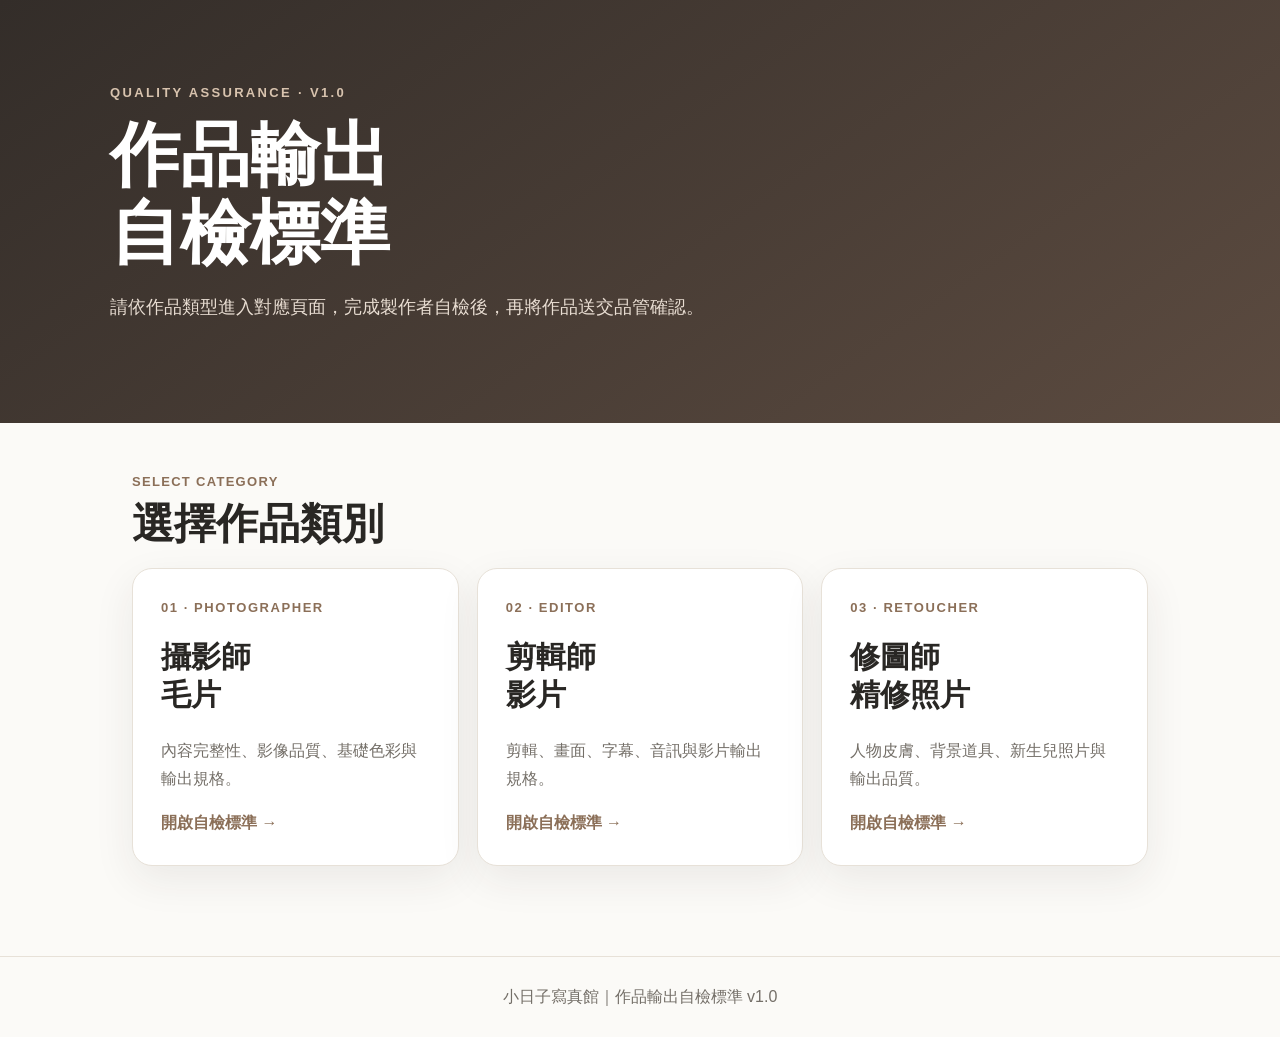
==== commit ac639b14: "Split checklist into three category pages" ====
--- a/index.html
+++ b/index.html
@@ -1,51 +1 @@
-<!doctype html>
-<html lang="zh-Hant">
-<head>
-<meta charset="utf-8"><meta name="viewport" content="width=device-width,initial-scale=1">
-<title>小日子寫真館｜作品輸出自檢標準 v1.0</title>
-<meta name="description" content="小日子寫真館作品輸出自檢標準：毛片、影片與精修照片的交付品質規範。">
-<style>
-:root{--paper:#fbfaf7;--ink:#292724;--muted:#746f68;--line:#e7e1d8;--brand:#8b6f58;--brand2:#b69a7c;--soft:#f2ece4;--green:#58725f;--red:#a4524b;--orange:#b67a35;--shadow:0 14px 40px rgba(55,44,32,.08)}*{box-sizing:border-box}html{scroll-behavior:smooth}body{margin:0;background:var(--paper);color:var(--ink);font-family:-apple-system,BlinkMacSystemFont,"Noto Sans TC","PingFang TC","Microsoft JhengHei",sans-serif;line-height:1.75}button,input,textarea,select{font:inherit}.topbar{position:sticky;top:0;z-index:30;background:rgba(251,250,247,.92);backdrop-filter:blur(14px);border-bottom:1px solid var(--line)}.topbar-inner{max-width:1180px;margin:auto;padding:10px 22px;display:flex;align-items:center;gap:14px}.brand{font-weight:800;white-space:nowrap}.progress-wrap{flex:1;height:8px;border-radius:99px;background:#e9e3dc;overflow:hidden}.progress{height:100%;width:0;background:linear-gradient(90deg,var(--brand2),var(--green));transition:.2s}.progress-text{font-size:13px;color:var(--muted);white-space:nowrap}.btn{border:1px solid var(--line);background:#fff;color:var(--ink);padding:8px 13px;border-radius:10px;cursor:pointer}.btn:hover{border-color:var(--brand2);background:var(--soft)}.hero{background:linear-gradient(145deg,#332d29,#5c4b40);color:#fff;padding:76px 24px 68px}.hero-inner{max-width:1100px;margin:auto}.eyebrow{letter-spacing:.18em;text-transform:uppercase;color:#d8c3ae;font-size:13px;font-weight:700}.hero h1{font-family:"Noto Serif TC","Songti TC",serif;font-size:clamp(34px,6vw,66px);line-height:1.16;margin:12px 0 18px;max-width:850px}.hero p{color:#e8ddd2;max-width:720px;font-size:18px}.badges{display:flex;flex-wrap:wrap;gap:10px;margin-top:28px}.badge{border:1px solid rgba(255,255,255,.24);background:rgba(255,255,255,.08);padding:8px 13px;border-radius:99px;font-size:14px}.layout{max-width:1180px;margin:0 auto;display:grid;grid-template-columns:250px minmax(0,1fr);gap:34px;padding:38px 22px 90px}.toc{position:sticky;top:72px;align-self:start;max-height:calc(100vh - 90px);overflow:auto;padding:18px;background:#fff;border:1px solid var(--line);border-radius:18px}.toc strong{display:block;margin:0 10px 8px}.toc a{display:block;color:var(--muted);text-decoration:none;padding:7px 10px;border-radius:8px;font-size:14px}.toc a:hover{color:var(--ink);background:var(--soft)}main{min-width:0}section{scroll-margin-top:78px;margin-bottom:58px}.section-kicker{color:var(--brand);font-weight:800;letter-spacing:.1em;font-size:13px}.section-title{font-family:"Noto Serif TC","Songti TC",serif;font-size:clamp(28px,4vw,42px);line-height:1.25;margin:4px 0 18px}.lead{font-size:18px;color:#514d48}.card{background:#fff;border:1px solid var(--line);border-radius:18px;padding:24px;margin:16px 0;box-shadow:0 4px 14px rgba(50,40,30,.025)}.card h3{margin:0 0 12px;font-size:21px}.card h4{margin:22px 0 8px}.callout{border-left:4px solid var(--brand);background:var(--soft);padding:18px 20px;border-radius:0 14px 14px 0}.rule{font-weight:700;font-size:18px}.checklist{display:grid;gap:8px;margin:12px 0}.check{display:flex;align-items:flex-start;gap:12px;padding:11px 12px;border-radius:10px;cursor:pointer}.check:hover{background:var(--soft)}.check input{appearance:none;width:21px;height:21px;border:1.5px solid #b7aea4;border-radius:6px;margin:2px 0 0;flex:0 0 auto;display:grid;place-content:center}.check input:checked{background:var(--green);border-color:var(--green)}.check input:checked:after{content:"✓";color:white;font-size:14px;font-weight:800}.check:has(input:checked) span{text-decoration:line-through;color:#8a857f}.error-grid,.spec-grid,.role-grid{display:grid;grid-template-columns:repeat(3,1fr);gap:14px}.error{border-radius:15px;padding:18px;border:1px solid var(--line);background:#fff}.error b{font-size:20px}.error.s{border-top:5px solid var(--red)}.error.a{border-top:5px solid var(--orange)}.error.b{border-top:5px solid #8c887f}.error small{display:block;color:var(--muted);margin-top:8px}.steps{counter-reset:step;display:grid;gap:10px}.step{display:flex;gap:14px;align-items:flex-start}.step:before{counter-increment:step;content:counter(step);width:30px;height:30px;display:grid;place-items:center;border-radius:50%;background:var(--brand);color:#fff;font-weight:800;flex:0 0 auto}.spec{padding:16px;border:1px solid var(--line);border-radius:14px;background:#fff}.spec b{display:block;color:var(--brand)}.flow{display:flex;flex-direction:column;align-items:center;gap:5px;text-align:center}.flow-box{min-width:240px;padding:10px 20px;border:1px solid var(--line);background:#fff;border-radius:10px}.arrow{color:var(--brand);font-size:21px}.branch{display:grid;grid-template-columns:1fr 1fr;gap:12px;width:100%}.branch>div{padding:14px;border-radius:12px}.branch .bad{background:#f8eae8;color:#763d38}.branch .good{background:#e9f1eb;color:#3f5e48}.form-grid{display:grid;grid-template-columns:1fr 1fr;gap:16px}.field label{display:block;font-weight:700;margin-bottom:5px}.field input,.field select,.field textarea{width:100%;border:1px solid #cec6bd;border-radius:10px;background:#fff;padding:11px 12px}.field textarea{min-height:88px;resize:vertical}.wide{grid-column:1/-1}.status-flow{display:flex;flex-wrap:wrap;align-items:center;gap:8px}.status{padding:8px 12px;border-radius:99px;background:var(--soft);font-weight:700;font-size:14px}.notice{font-size:17px}.notice blockquote{margin:12px 0;padding-left:18px;border-left:3px solid var(--brand2)}.mini{font-size:14px;color:var(--muted)}.backtop{position:fixed;right:18px;bottom:18px;width:45px;height:45px;border-radius:50%;border:1px solid var(--line);background:#fff;box-shadow:var(--shadow);cursor:pointer}.footer{padding:26px;text-align:center;color:var(--muted);border-top:1px solid var(--line)}@media(max-width:840px){.layout{display:block;padding:24px 16px 70px}.toc{position:relative;top:auto;margin-bottom:28px;max-height:none}.error-grid,.spec-grid,.role-grid{grid-template-columns:1fr}.hero{padding:58px 20px 50px}.form-grid{grid-template-columns:1fr}.wide{grid-column:auto}.topbar-inner{padding:9px 12px}.brand{display:none}.btn.print{display:none}.branch{grid-template-columns:1fr}.card{padding:19px}}@media print{.topbar,.toc,.backtop,.btn{display:none!important}.hero{padding:30px;color:#000;background:#fff;border-bottom:2px solid #000}.hero p,.eyebrow{color:#333}.layout{display:block;padding:20px}.card{box-shadow:none;break-inside:avoid}section{margin-bottom:28px}.check input{appearance:auto}.footer{display:none}}@media(prefers-reduced-motion:reduce){html{scroll-behavior:auto}*{transition:none!important}}
-</style>
-</head>
-<body>
-<div class="topbar"><div class="topbar-inner"><div class="brand">小日子寫真館</div><div class="progress-wrap" aria-label="自檢完成進度"><div class="progress" id="progress"></div></div><div class="progress-text" id="progressText">0 / 0</div><button class="btn print" onclick="window.print()">列印／存成 PDF</button><button class="btn" onclick="resetChecks()">重設勾選</button></div></div>
-<header class="hero"><div class="hero-inner"><div class="eyebrow">Quality Assurance Standard · v1.0</div><h1>作品輸出<br>自檢標準</h1><p>讓每一份交付都經得起檢查。完成輸出不代表完成工作；重新開啟實際交付檔、完成自檢並留下紀錄，才算正式完成。</p><div class="badges"><span class="badge">攝影師｜毛片</span><span class="badge">剪輯師｜影片</span><span class="badge">修圖師｜精修照片</span></div></div></header>
-<div class="layout">
-<nav class="toc" aria-label="章節導覽"><strong>章節導覽</strong><a href="#purpose">一、目的</a><a href="#principles">二、共同原則</a><a href="#photo">三、毛片出圖</a><a href="#video">四、影片輸出</a><a href="#retouch">五、精修照片</a><a href="#release">六、作品放行</a><a href="#record">七、自檢紀錄</a><a href="#audit">八、執行與抽查</a><a href="#notice">對內公告簡版</a></nav>
-<main>
-<section id="purpose"><div class="section-kicker">SECTION 01</div><h2 class="section-title">目的</h2><div class="callout"><p class="lead">為確保交付給客戶的每一份作品，都符合工作室品質與品牌標準，攝影師、剪輯師及修圖師在完成輸出後，必須由製作者本人進行一次完整自檢。</p><p class="rule">未完成自檢、未留下檢查紀錄的作品，不得上傳、交件或提供客戶下載。</p></div></section>
-<section id="principles"><div class="section-kicker">SECTION 02</div><h2 class="section-title">共同原則</h2>
-<div class="card"><h3>1. 製作者是第一品質負責人</h3><div class="role-grid"><div><b>攝影師</b><br>對毛片輸出負責</div><div><b>剪輯師</b><br>對影片輸出負責</div><div><b>修圖師</b><br>對精修照片輸出負責</div></div><p class="rule">「已輸出」不代表「已完成」，完成自檢並確認合格後，才算正式完成。</p></div>
-<div class="card"><h3>2. 自檢必須檢查實際交付檔</h3><p>不可只檢查編輯軟體內的畫面，必須重新開啟輸出後的 JPG、MP4 等實際檔案，確認：</p><div class="checklist" data-items="檔案能正常開啟及播放。|內容、尺寸、色彩及聲音正常。|沒有輸出錯誤、檔案損壞或版本錯誤。|檔名、資料夾及客戶資料正確。"></div></div>
-<h3>3. 錯誤分級</h3><div class="error-grid"><div class="error s"><b>S級｜重大錯誤</b><p>可能造成客訴、隱私或交件事故。</p><small>例：客戶資料錯誤、交錯客戶、照片遺失、影片無法播放</small><strong>立即停止交付並回報</strong></div><div class="error a"><b>A級｜品質錯誤</b><p>明顯影響作品品質。</p><small>例：失焦、閉眼、字幕錯字、修圖變形、影片破音</small><strong>修正後重新完整自檢</strong></div><div class="error b"><b>B級｜細節錯誤</b><p>不影響使用，但不符合工作室標準。</p><small>例：小污點、微小色差、字卡稍微偏移</small><strong>交付前修正</strong></div></div><div class="callout"><b>放行標準：</b>S級與A級錯誤必須為零；已發現的B級錯誤也必須修正後才能交付。</div></section>
-<section id="photo"><div class="section-kicker">SECTION 03 · 攝影師</div><h2 class="section-title">毛片出圖標準</h2>
-<div class="card"><h3>3.1 內容完整性</h3><div class="checklist" data-items="客戶姓名、拍攝日期及拍攝方案正確。|照片屬於正確客戶，沒有混入其他客戶照片。|拍攝的重要組合、場景及家庭成員均有照片。|沒有遺漏主要場景、指定畫面或重要合照。|同一動作或構圖沒有過度重複。|已刪除測試照、誤拍、地板照、黑畫面及無意義照片。|沒有工作人員測試照或不應交付的幕後畫面。|毛片數量符合方案或工作室規範。"></div></div>
-<div class="card"><h3>3.2 影像品質</h3><p>下列照片原則上不得出圖：</p><div class="checklist" data-items="主體明顯失焦或因晃動而模糊。|主要人物閉眼、表情不佳或被遮擋。|閃燈未擊發、曝光嚴重過亮或過暗。|白平衡嚴重偏黃、偏綠、偏藍。|構圖明顯歪斜或錯切頭部、手腳。|人物姿勢不自然，或嬰兒姿勢看起來不安全。|背景有明顯穿幫、雜物或不適當人物。|畫面中有不應出現的個資、手機訊息或私人內容。"></div><div class="callout">若照片具有特殊情緒或紀錄價值，即使技術上不完美仍需保留，攝影師應主動標記，不可將明顯瑕疵當成疏漏放行。</div></div>
-<div class="card"><h3>3.3 基礎色彩與外觀</h3><p>毛片雖不是精修照片，仍須具備可觀看及可選片的品質：</p><div class="checklist" data-items="同一組照片亮度、白平衡及膚色大致一致。|沒有忽亮忽暗或明顯色溫跳動。|膚色自然，不可過黃、過紅、過白或灰暗。|高光與暗部沒有大面積失去細節。|濾鏡及色調不影響客戶判斷照片品質。|不使用過度磨皮或改變五官的批次效果。"></div></div>
-<div class="card"><h3>3.4 輸出規格</h3><div class="checklist" data-items="依工作室指定尺寸及格式輸出。|色彩空間使用 sRGB。|JPEG 品質符合工作室規範。|照片方向正確，沒有橫直顛倒。|檔名連續、無重複、無漏號。|資料夾命名符合規則。|除非方案另有約定，不交付 RAW 原始檔。|實際開啟輸出檔，確認沒有破圖或色彩異常。"></div></div>
-<div class="card"><h3>3.5 毛片自檢方式</h3><div class="steps"><div class="step"><div><b>縮圖總覽檢查</b><br>檢查整批照片是否有遺漏、重複、色調跳動或混入錯誤照片。</div></div><div class="step"><div><b>逐張適合視窗檢查</b><br>確認每張照片的表情、構圖與基本清晰度。</div></div><div class="step"><div><b>疑似問題放大檢查</b><br>失焦、晃動、閉眼或曝光有疑慮的照片，放大確認。</div></div><div class="step"><div><b>交付資料夾檢查</b><br>重新核對客戶姓名、數量、檔名與方案。</div></div></div></div></section>
-<section id="video"><div class="section-kicker">SECTION 04 · 剪輯師</div><h2 class="section-title">影片輸出標準</h2>
-<div class="card"><h3>4.1 內容與剪輯</h3><div class="checklist" data-items="影片內容屬於正確客戶，沒有混入其他客戶素材。|片頭、片尾、姓名、日期及文案正確。|客戶指定的重要人物及畫面均有呈現。|沒有測試畫面、失誤鏡頭、黑畫面或不應出現的素材。|沒有明顯失焦、過曝、晃動或畫面破損的鏡頭。|剪輯節奏符合影片用途與情緒。|不同鏡頭銜接自然，沒有突兀跳接。|轉場不過度使用，不搶走作品主體。|影片長度符合方案及工單要求。|片尾停留時間足夠，不會突然中斷。"></div></div>
-<div class="card"><h3>4.2 畫面品質</h3><div class="checklist" data-items="畫面比例符合交付平台。|直式影片重要人物沒有被裁掉頭部、臉部或手腳。|橫式素材轉直式時，主體位置合理。|沒有黑邊、拉伸、比例變形或解析度不足。|不同鏡頭的亮度、色溫與膚色一致。|沒有閃爍、掉幀、卡頓或畫面撕裂。|慢動作畫面播放順暢。|Logo、字卡及裝飾元素沒有遮住人物臉部。"></div></div>
-<div class="card"><h3>4.3 字幕與文字</h3><div class="checklist" data-items="客戶姓名、日期、標題及文案完全正確。|字幕沒有錯字、漏字或不適當斷句。|字幕時間與人聲同步。|字幕大小、顏色及位置清楚可讀。|字幕未被社群平台介面遮擋。|字卡沒有超出畫面安全範圍。|全片字型、字級、顏色及動畫風格一致。|電話、地址、價格及預約資訊均經再次核對。"></div></div>
-<div class="card"><h3>4.4 音訊品質</h3><div class="checklist" data-items="全片有人聲或音樂，不會無故靜音。|沒有爆音、破音、雜音或明顯底噪。|不同片段音量一致，不會忽大忽小。|有人聲時，背景音樂不會蓋過對話。|音樂開始及結束有適當淡入淡出。|音樂沒有在句子或節拍中間突然切斷。|聲音與畫面同步。|使用的音樂及素材符合授權規範。"></div></div>
-<div class="card"><h3>4.5 預設輸出規格</h3><p>若工單未特別註明，使用以下預設：</p><div class="spec-grid"><div class="spec"><b>直式短影音</b>1080 × 1920<br>MP4／H.264</div><div class="spec"><b>橫式影片</b>1920 × 1080<br>MP4／H.264</div><div class="spec"><b>正方形影片</b>1080 × 1080<br>MP4／H.264</div><div class="spec"><b>音訊</b>AAC、48 kHz<br>內嵌於 MP4</div><div class="spec"><b>色彩</b>Rec.709／sRGB 顯示環境</div></div><div class="checklist" data-items="幀率符合原始素材或工單規格。|輸出後影片可在電腦及手機正常播放。|檔案大小適合交付平台。|沒有錯誤浮水印或測試標記。|檔名、版本及資料夾正確。"></div></div>
-<div class="card"><h3>4.6 影片自檢方式</h3><div class="steps"><div class="step"><div>從頭到尾完整播放一次，不得只用拖曳時間軸代替。</div></div><div class="step"><div>使用耳機或正常播放設備檢查聲音。</div></div><div class="step"><div>再次檢查片頭、片尾、所有字幕、姓名及聯絡資訊。</div></div><div class="step"><div>重點複查所有剪接點、轉場、音樂切點及畫面比例。</div></div><div class="step"><div>查看影片檔案資訊，確認尺寸、時長及格式正確。</div></div><div class="step"><div>發現問題並重新輸出後，必須再次完整播放新版。</div></div></div></div></section>
-<section id="retouch"><div class="section-kicker">SECTION 05 · 修圖師</div><h2 class="section-title">精修照片標準</h2>
-<div class="card"><h3>5.1 修圖原則</h3><p class="lead">精修目標是讓人物呈現自然、乾淨且有精神，而不是改變客戶原本的樣貌。</p><ul><li>保留人物辨識度與自然特徵。</li><li>優先處理暫時性瑕疵，不任意移除永久性特徵。</li><li>不過度磨皮、不過度瘦身、不過度放大眼睛。</li><li>嬰兒皮膚應柔嫩自然，但仍須保留合理紋理。</li><li>修圖風格須符合工作室品牌及同組作品的一致性。</li></ul></div>
-<div class="card"><h3>5.2 人物與皮膚</h3><div class="checklist" data-items="膚色自然，不偏紅、偏黃、偏綠或過白。|臉部與身體膚色一致。|保留正常皮膚紋理，沒有塑膠感。|痘痘、抓痕、口水、鼻涕及暫時性紅點已適度處理。|新生兒脫皮、紅疹、胎脂等依工作室風格自然修整。|眼白及牙齒沒有過度美白。|黑眼圈、法令紋及細紋處理自然。|五官、臉型及身形沒有不自然變形。|手指、腳趾、耳朵與肢體結構完整。|頭髮及髮際線邊緣自然，沒有塗抹痕跡。"></div></div>
-<div class="card"><h3>5.3 服裝、道具與背景</h3><div class="checklist" data-items="衣服上的毛屑、明顯污漬及不必要皺褶已處理。|穿幫、夾子、固定用品及攝影器材已移除。|背景髒點、牆面接縫及地面污漬已處理。|道具沒有破圖、重複紋理或不自然變形。|去除物件後沒有殘影、模糊邊緣或複製痕跡。|人物邊緣、頭髮及半透明材質處理自然。|合成照片的光線方向、陰影、比例與景深一致。"></div></div>
-<div class="card"><h3>5.4 新生兒照片特別檢查</h3><div class="checklist" data-items="嬰兒姿勢自然且視覺上安全。|頭部、頸部及四肢支撐合理。|合成修圖沒有產生不可能的姿勢。|手指、腳趾數量及排列正常。|包巾、衣物及皮膚交界處自然。|父母協助拍攝的手部或支撐物已完整移除。|移除支撐後，陰影與受力關係仍然合理。|不因過度修圖而失去嬰兒原本特徵。"></div></div>
-<div class="card"><h3>5.5 色彩與整組一致性</h3><div class="checklist" data-items="同組照片亮度、對比、白平衡及膚色一致。|沒有單張照片明顯偏色。|黑色與白色區域保留合理細節。|色調符合工作室既定風格。|黑白照片的明暗層次完整。|不同螢幕觀看時不會出現極端色偏。|同一人物在不同照片中的膚色與修圖程度一致。"></div></div>
-<div class="card"><h3>5.6 構圖與輸出</h3><div class="checklist" data-items="照片水平及垂直線合理。|裁切不會誤切手腳、頭部或重要道具。|相簿用照片已預留裁切及裝訂安全範圍。|照片尺寸、解析度及比例符合交付需求。|使用 sRGB 色彩空間。|JPEG 品質符合工作室規範。|檔名、張數及排序正確。|沒有輸出錯誤、破圖或錯誤版本。"></div></div>
-<div class="card"><h3>5.7 精修自檢方式</h3><div class="steps"><div class="step"><div><b>適合視窗檢查</b>：確認整體構圖、亮度、色彩及視覺感受。</div></div><div class="step"><div><b>100% 放大檢查</b>：檢查皮膚、頭髮、五官、衣物、背景與修圖痕跡。</div></div><div class="step"><div><b>縮圖整組檢查</b>：確認整組作品的色調與修圖程度一致。</div></div><div class="step"><div><b>輸出檔重新開啟</b>：確認實際交付檔沒有錯誤。</div></div><div class="step"><div>若重新修改，修改後的檔案必須再檢查一次。</div></div></div></div></section>
-<section id="release"><div class="section-kicker">SECTION 06</div><h2 class="section-title">作品放行流程</h2><div class="card"><div class="flow"><div class="flow-box">製作完成</div><div class="arrow">↓</div><div class="flow-box">輸出實際交付檔</div><div class="arrow">↓</div><div class="flow-box">製作者本人完成自檢</div><div class="arrow">↓</div><div class="flow-box">發現問題？</div><div class="branch"><div class="bad"><b>是</b><br>修正 → 重新輸出 → 重新自檢</div><div class="good"><b>否</b><br>繼續放行流程</div></div><div class="arrow">↓</div><div class="flow-box">填寫自檢紀錄</div><div class="arrow">↓</div><div class="flow-box">標記「自檢合格」</div><div class="arrow">↓</div><div class="flow-box">上傳／交件／通知客戶</div></div></div><div class="card"><h3>強制規定｜以下任一情況存在時，不得交付</h3><div class="checklist" data-items="尚未完成自檢。|自檢欄位未填寫。|客戶資料無法確認。|檔案版本無法確認。|有已知錯誤尚未修正。|輸出檔沒有實際開啟或播放檢查。"></div></div></section>
-<section id="record"><div class="section-kicker">SECTION 07</div><h2 class="section-title">自檢紀錄表</h2><p>每個案件至少記錄以下資料。此表單資料只會暫存在目前瀏覽器，不會上傳。</p><div class="card"><form class="form-grid" id="recordForm"><div class="field"><label>客戶／案件名稱</label><input name="case" autocomplete="off"></div><div class="field"><label>作品類型</label><select name="type"><option>毛片</option><option>影片</option><option>精修照片</option></select></div><div class="field"><label>製作者</label><input name="creator"></div><div class="field"><label>輸出版本</label><input name="version" placeholder="例：v2"></div><div class="field"><label>輸出數量／影片長度</label><input name="count"></div><div class="field"><label>自檢日期與時間</label><input name="datetime" type="datetime-local"></div><div class="field"><label>是否完整檢查</label><select name="complete"><option>是</option><option>否</option></select></div><div class="field"><label>修正後是否再次檢查</label><select name="recheck"><option>不適用</option><option>是</option><option>否</option></select></div><div class="field wide"><label>發現問題</label><textarea name="issues"></textarea></div><div class="field wide"><label>修正內容</label><textarea name="fixes"></textarea></div><div class="field"><label>自檢結果</label><select name="result"><option>合格</option><option>退回修正</option></select></div><div class="field"><label>製作者確認（姓名或簽名）</label><input name="sign"></div><div class="wide"><button class="btn" type="button" onclick="saveForm()">儲存於此裝置</button> <span class="mini" id="saveMsg"></span></div></form></div><h3>建議系統狀態</h3><div class="status-flow"><span class="status">製作中</span>→<span class="status">待自檢</span>→<span class="status">自檢不合格／修正中</span>→<span class="status">自檢合格</span>→<span class="status">已上傳</span>→<span class="status">已交付</span></div><div class="callout" style="margin-top:18px">只有標記為「自檢合格」的作品，才能進入「已上傳」或「已交付」。</div></section>
-<section id="audit"><div class="section-kicker">SECTION 08</div><h2 class="section-title">執行與抽查機制</h2><div class="card"><div class="steps"><div class="step"><div><b>前一個月每週抽查</b><br>每位攝影師、剪輯師、修圖師至少抽查一個案件。</div></div><div class="step"><div><b>抽查結果留下紀錄</b><br>記錄錯誤類型、發生原因及修正方式，不只口頭提醒。</div></div><div class="step"><div><b>重複錯誤列入改善項目</b><br>同類錯誤重複發生時，安排教學、範例或流程調整。</div></div><div class="step"><div><b>標準使用一個月後修訂</b><br>刪除無法執行的項目，補上實際常見錯誤，更新為 v1.1。</div></div><div class="step"><div><b>正確率使用案件數作為分母</b><br>例如：有錯誤案件數 ÷ 當月完成案件數，不要只記錄錯誤次數。</div></div></div></div></section>
-<section id="notice"><div class="section-kicker">INTERNAL NOTICE</div><h2 class="section-title">對內公告簡版</h2><div class="card notice"><blockquote>自即日起，攝影師、剪輯師及修圖師在作品輸出後，都必須由本人完成一次完整自檢。</blockquote><blockquote>攝影師負責毛片內容與出圖品質；剪輯師負責影片畫面、聲音、字幕與輸出；修圖師負責精修品質、自然度及檔案正確性。</blockquote><blockquote>完成輸出不代表完成工作。作品必須重新開啟實際交付檔，確認內容、客戶、數量、品質與格式無誤，並留下自檢紀錄後，才能上傳或交付。</blockquote><blockquote>若自檢發現問題，修正後必須重新檢查。未完成自檢的作品，一律不得放出。</blockquote></div></section>
-</main></div><button class="backtop" aria-label="回到頂端" onclick="scrollTo({top:0,behavior:'smooth'})">↑</button><footer class="footer">小日子寫真館｜作品輸出自檢標準 v1.0</footer>
-<script>
-const key='studio-qc-v1';let boxes=[];document.querySelectorAll('.checklist').forEach((list,li)=>{list.dataset.items.split('|').forEach((text,i)=>{const label=document.createElement('label');label.className='check';label.innerHTML=`<input type="checkbox" data-id="${li}-${i}"><span>${text}</span>`;list.appendChild(label)})});boxes=[...document.querySelectorAll('.check input')];const saved=JSON.parse(localStorage.getItem(key)||'{}');boxes.forEach(b=>{b.checked=!!saved[b.dataset.id];b.addEventListener('change',saveChecks)});function saveChecks(){const s={};boxes.forEach(b=>s[b.dataset.id]=b.checked);localStorage.setItem(key,JSON.stringify(s));updateProgress()}function updateProgress(){const done=boxes.filter(b=>b.checked).length;document.getElementById('progress').style.width=(done/boxes.length*100)+'%';document.getElementById('progressText').textContent=`${done} / ${boxes.length}`;}function resetChecks(){if(confirm('確定要清除所有勾選紀錄？')){boxes.forEach(b=>b.checked=false);saveChecks()}}updateProgress();
-const form=document.getElementById('recordForm'),formKey='studio-qc-form-v1';const old=JSON.parse(localStorage.getItem(formKey)||'{}');Object.entries(old).forEach(([k,v])=>{if(form.elements[k])form.elements[k].value=v});function saveForm(){const data=Object.fromEntries(new FormData(form));localStorage.setItem(formKey,JSON.stringify(data));const m=document.getElementById('saveMsg');m.textContent='已儲存';setTimeout(()=>m.textContent='',1800)}
-</script></body></html>+<!doctype html><html lang="zh-Hant"><head><meta charset="utf-8"><meta name="viewport" content="width=device-width,initial-scale=1"><title>小日子寫真館｜作品輸出自檢標準</title><meta name="description" content="小日子寫真館攝影師、剪輯師與修圖師作品輸出自檢標準。"><link rel="stylesheet" href="styles.css"></head><body><header class="home-hero"><div class="home-inner"><div class="eyebrow">QUALITY ASSURANCE · v1.0</div><h1>作品輸出<br>自檢標準</h1><p>請依作品類型進入對應頁面，完成製作者自檢後，再將作品送交品管確認。</p></div></header><main class="home-main"><div class="section-kicker">SELECT CATEGORY</div><h2 class="section-title">選擇作品類別</h2><div class="cat-grid"><a class="cat-card" href="photographer.html"><span class="cat-no">01 · PHOTOGRAPHER</span><h2>攝影師<br>毛片</h2><p>內容完整性、影像品質、基礎色彩與輸出規格。</p><span class="cat-link">開啟自檢標準 →</span></a><a class="cat-card" href="video.html"><span class="cat-no">02 · EDITOR</span><h2>剪輯師<br>影片</h2><p>剪輯、畫面、字幕、音訊與影片輸出規格。</p><span class="cat-link">開啟自檢標準 →</span></a><a class="cat-card" href="retouch.html"><span class="cat-no">03 · RETOUCHER</span><h2>修圖師<br>精修照片</h2><p>人物皮膚、背景道具、新生兒照片與輸出品質。</p><span class="cat-link">開啟自檢標準 →</span></a></div></main><footer class="footer">小日子寫真館｜作品輸出自檢標準 v1.0</footer></body></html>
--- a/styles.css
+++ b/styles.css
@@ -0,0 +1,4 @@
+
+:root{--paper:#fbfaf7;--ink:#292724;--muted:#746f68;--line:#e7e1d8;--brand:#8b6f58;--brand2:#b69a7c;--soft:#f2ece4;--green:#58725f;--red:#a4524b;--orange:#b67a35;--shadow:0 14px 40px rgba(55,44,32,.08)}*{box-sizing:border-box}html{scroll-behavior:smooth}body{margin:0;background:var(--paper);color:var(--ink);font-family:-apple-system,BlinkMacSystemFont,"Noto Sans TC","PingFang TC","Microsoft JhengHei",sans-serif;line-height:1.75}button,input,textarea,select{font:inherit}.topbar{position:sticky;top:0;z-index:30;background:rgba(251,250,247,.92);backdrop-filter:blur(14px);border-bottom:1px solid var(--line)}.topbar-inner{max-width:1180px;margin:auto;padding:10px 22px;display:flex;align-items:center;gap:14px}.brand{font-weight:800;white-space:nowrap}.progress-wrap{flex:1;height:8px;border-radius:99px;background:#e9e3dc;overflow:hidden}.progress{height:100%;width:0;background:linear-gradient(90deg,var(--brand2),var(--green));transition:.2s}.progress-text{font-size:13px;color:var(--muted);white-space:nowrap}.btn{border:1px solid var(--line);background:#fff;color:var(--ink);padding:8px 13px;border-radius:10px;cursor:pointer}.btn:hover{border-color:var(--brand2);background:var(--soft)}.hero{background:linear-gradient(145deg,#332d29,#5c4b40);color:#fff;padding:76px 24px 68px}.hero-inner{max-width:1100px;margin:auto}.eyebrow{letter-spacing:.18em;text-transform:uppercase;color:#d8c3ae;font-size:13px;font-weight:700}.hero h1{font-family:"Noto Serif TC","Songti TC",serif;font-size:clamp(34px,6vw,66px);line-height:1.16;margin:12px 0 18px;max-width:850px}.hero p{color:#e8ddd2;max-width:720px;font-size:18px}.badges{display:flex;flex-wrap:wrap;gap:10px;margin-top:28px}.badge{border:1px solid rgba(255,255,255,.24);background:rgba(255,255,255,.08);padding:8px 13px;border-radius:99px;font-size:14px}.layout{max-width:1180px;margin:0 auto;display:grid;grid-template-columns:250px minmax(0,1fr);gap:34px;padding:38px 22px 90px}.toc{position:sticky;top:72px;align-self:start;max-height:calc(100vh - 90px);overflow:auto;padding:18px;background:#fff;border:1px solid var(--line);border-radius:18px}.toc strong{display:block;margin:0 10px 8px}.toc a{display:block;color:var(--muted);text-decoration:none;padding:7px 10px;border-radius:8px;font-size:14px}.toc a:hover{color:var(--ink);background:var(--soft)}main{min-width:0}section{scroll-margin-top:78px;margin-bottom:58px}.section-kicker{color:var(--brand);font-weight:800;letter-spacing:.1em;font-size:13px}.section-title{font-family:"Noto Serif TC","Songti TC",serif;font-size:clamp(28px,4vw,42px);line-height:1.25;margin:4px 0 18px}.lead{font-size:18px;color:#514d48}.card{background:#fff;border:1px solid var(--line);border-radius:18px;padding:24px;margin:16px 0;box-shadow:0 4px 14px rgba(50,40,30,.025)}.card h3{margin:0 0 12px;font-size:21px}.card h4{margin:22px 0 8px}.callout{border-left:4px solid var(--brand);background:var(--soft);padding:18px 20px;border-radius:0 14px 14px 0}.rule{font-weight:700;font-size:18px}.checklist{display:grid;gap:8px;margin:12px 0}.check{display:flex;align-items:flex-start;gap:12px;padding:11px 12px;border-radius:10px;cursor:pointer}.check:hover{background:var(--soft)}.check input{appearance:none;width:21px;height:21px;border:1.5px solid #b7aea4;border-radius:6px;margin:2px 0 0;flex:0 0 auto;display:grid;place-content:center}.check input:checked{background:var(--green);border-color:var(--green)}.check input:checked:after{content:"✓";color:white;font-size:14px;font-weight:800}.check:has(input:checked) span{text-decoration:line-through;color:#8a857f}.error-grid,.spec-grid,.role-grid{display:grid;grid-template-columns:repeat(3,1fr);gap:14px}.error{border-radius:15px;padding:18px;border:1px solid var(--line);background:#fff}.error b{font-size:20px}.error.s{border-top:5px solid var(--red)}.error.a{border-top:5px solid var(--orange)}.error.b{border-top:5px solid #8c887f}.error small{display:block;color:var(--muted);margin-top:8px}.steps{counter-reset:step;display:grid;gap:10px}.step{display:flex;gap:14px;align-items:flex-start}.step:before{counter-increment:step;content:counter(step);width:30px;height:30px;display:grid;place-items:center;border-radius:50%;background:var(--brand);color:#fff;font-weight:800;flex:0 0 auto}.spec{padding:16px;border:1px solid var(--line);border-radius:14px;background:#fff}.spec b{display:block;color:var(--brand)}.flow{display:flex;flex-direction:column;align-items:center;gap:5px;text-align:center}.flow-box{min-width:240px;padding:10px 20px;border:1px solid var(--line);background:#fff;border-radius:10px}.arrow{color:var(--brand);font-size:21px}.branch{display:grid;grid-template-columns:1fr 1fr;gap:12px;width:100%}.branch>div{padding:14px;border-radius:12px}.branch .bad{background:#f8eae8;color:#763d38}.branch .good{background:#e9f1eb;color:#3f5e48}.form-grid{display:grid;grid-template-columns:1fr 1fr;gap:16px}.field label{display:block;font-weight:700;margin-bottom:5px}.field input,.field select,.field textarea{width:100%;border:1px solid #cec6bd;border-radius:10px;background:#fff;padding:11px 12px}.field textarea{min-height:88px;resize:vertical}.wide{grid-column:1/-1}.status-flow{display:flex;flex-wrap:wrap;align-items:center;gap:8px}.status{padding:8px 12px;border-radius:99px;background:var(--soft);font-weight:700;font-size:14px}.notice{font-size:17px}.notice blockquote{margin:12px 0;padding-left:18px;border-left:3px solid var(--brand2)}.mini{font-size:14px;color:var(--muted)}.backtop{position:fixed;right:18px;bottom:18px;width:45px;height:45px;border-radius:50%;border:1px solid var(--line);background:#fff;box-shadow:var(--shadow);cursor:pointer}.footer{padding:26px;text-align:center;color:var(--muted);border-top:1px solid var(--line)}@media(max-width:840px){.layout{display:block;padding:24px 16px 70px}.toc{position:relative;top:auto;margin-bottom:28px;max-height:none}.error-grid,.spec-grid,.role-grid{grid-template-columns:1fr}.hero{padding:58px 20px 50px}.form-grid{grid-template-columns:1fr}.wide{grid-column:auto}.topbar-inner{padding:9px 12px}.brand{display:none}.btn.print{display:none}.branch{grid-template-columns:1fr}.card{padding:19px}}@media print{.topbar,.toc,.backtop,.btn{display:none!important}.hero{padding:30px;color:#000;background:#fff;border-bottom:2px solid #000}.hero p,.eyebrow{color:#333}.layout{display:block;padding:20px}.card{box-shadow:none;break-inside:avoid}section{margin-bottom:28px}.check input{appearance:auto}.footer{display:none}}@media(prefers-reduced-motion:reduce){html{scroll-behavior:auto}*{transition:none!important}}
+
+.home-hero{background:linear-gradient(145deg,#332d29,#5c4b40);color:#fff;padding:82px 24px}.home-inner{max-width:1060px;margin:auto}.home-inner h1{font-family:"Noto Serif TC","Songti TC",serif;font-size:clamp(38px,7vw,70px);line-height:1.12;margin:12px 0 18px}.home-inner p{color:#e8ddd2;max-width:680px;font-size:18px}.home-main{max-width:1060px;margin:auto;padding:48px 22px 90px}.cat-grid{display:grid;grid-template-columns:repeat(3,1fr);gap:18px}.cat-card{display:flex;flex-direction:column;min-height:280px;padding:28px;border-radius:20px;border:1px solid var(--line);background:#fff;color:var(--ink);text-decoration:none;box-shadow:var(--shadow);transition:.2s}.cat-card:hover{transform:translateY(-4px);border-color:var(--brand2)}.cat-no{color:var(--brand);font-weight:800;letter-spacing:.12em;font-size:13px}.cat-card h2{font-family:"Noto Serif TC","Songti TC",serif;font-size:30px;line-height:1.25;margin:18px 0 8px}.cat-card p{color:var(--muted)}.cat-link{margin-top:auto;color:var(--brand);font-weight:800}.pagehero{background:linear-gradient(145deg,#332d29,#5c4b40);color:#fff;padding:54px 24px 46px}.pagehero-inner{max-width:920px;margin:auto}.pagehero h1{font-family:"Noto Serif TC","Songti TC",serif;font-size:clamp(34px,6vw,58px);line-height:1.15;margin:8px 0 10px}.pagehero p{color:#e8ddd2}.single{max-width:920px;margin:auto;padding:38px 22px 90px}.qa-next{border-left:4px solid var(--green);background:#e9f1eb;padding:18px 20px;border-radius:0 14px 14px 0;margin:0 0 32px}.home-link{color:var(--ink);text-decoration:none;font-weight:800;white-space:nowrap}@media(max-width:840px){.cat-grid{grid-template-columns:1fr}.cat-card{min-height:220px}.home-hero{padding:58px 20px}.single{padding:26px 16px 70px}.pagehero{padding:42px 18px 36px}.topbar .home-link{font-size:14px}}
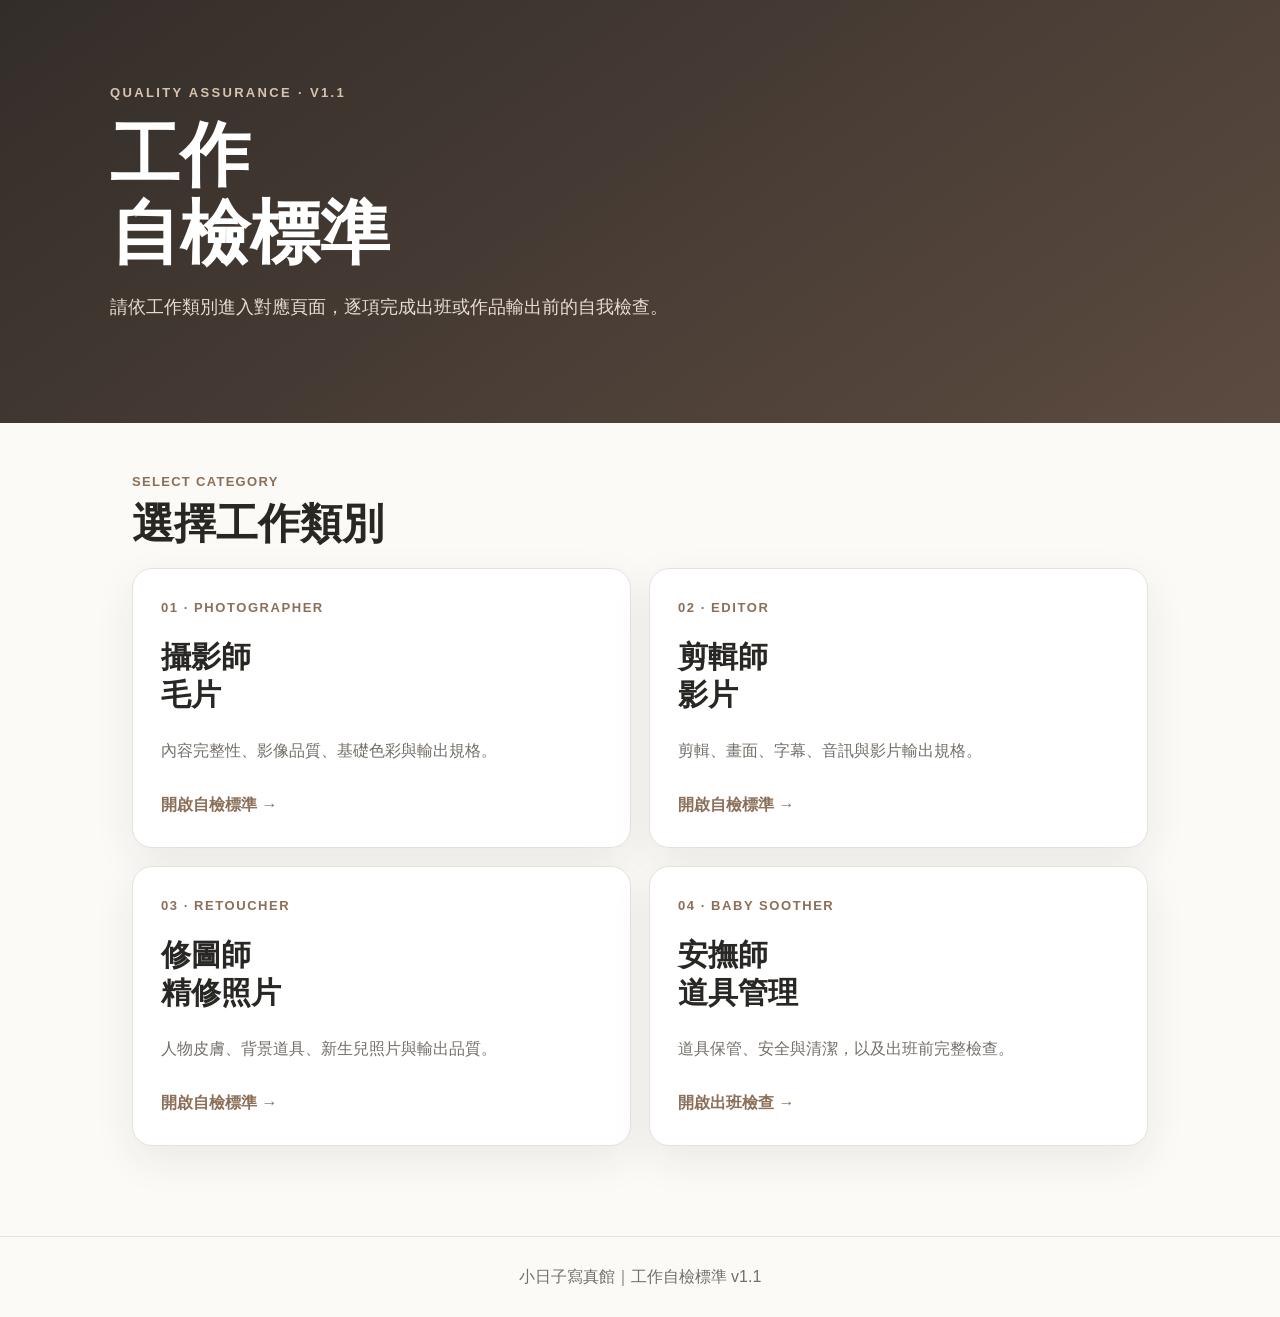
==== commit 4eefa745: "Add soother prop safety checklist and editable items" ====
--- a/index.html
+++ b/index.html
@@ -1 +1,28 @@
-<!doctype html><html lang="zh-Hant"><head><meta charset="utf-8"><meta name="viewport" content="width=device-width,initial-scale=1"><title>小日子寫真館｜作品輸出自檢標準</title><meta name="description" content="小日子寫真館攝影師、剪輯師與修圖師作品輸出自檢標準。"><link rel="stylesheet" href="styles.css"></head><body><header class="home-hero"><div class="home-inner"><div class="eyebrow">QUALITY ASSURANCE · v1.0</div><h1>作品輸出<br>自檢標準</h1><p>請依作品類型進入對應頁面，完成製作者自檢後，再將作品送交品管確認。</p></div></header><main class="home-main"><div class="section-kicker">SELECT CATEGORY</div><h2 class="section-title">選擇作品類別</h2><div class="cat-grid"><a class="cat-card" href="photographer.html"><span class="cat-no">01 · PHOTOGRAPHER</span><h2>攝影師<br>毛片</h2><p>內容完整性、影像品質、基礎色彩與輸出規格。</p><span class="cat-link">開啟自檢標準 →</span></a><a class="cat-card" href="video.html"><span class="cat-no">02 · EDITOR</span><h2>剪輯師<br>影片</h2><p>剪輯、畫面、字幕、音訊與影片輸出規格。</p><span class="cat-link">開啟自檢標準 →</span></a><a class="cat-card" href="retouch.html"><span class="cat-no">03 · RETOUCHER</span><h2>修圖師<br>精修照片</h2><p>人物皮膚、背景道具、新生兒照片與輸出品質。</p><span class="cat-link">開啟自檢標準 →</span></a></div></main><footer class="footer">小日子寫真館｜作品輸出自檢標準 v1.0</footer></body></html>+<!doctype html>
+<html lang="zh-Hant">
+<head>
+  <meta charset="utf-8">
+  <meta name="viewport" content="width=device-width,initial-scale=1">
+  <title>小日子寫真館｜工作自檢標準</title>
+  <meta name="description" content="小日子寫真館攝影師、剪輯師、修圖師與安撫師工作自檢標準。">
+  <link rel="stylesheet" href="styles.css">
+</head>
+<body>
+  <header class="home-hero"><div class="home-inner">
+    <div class="eyebrow">QUALITY ASSURANCE · v1.1</div>
+    <h1>工作<br>自檢標準</h1>
+    <p>請依工作類別進入對應頁面，逐項完成出班或作品輸出前的自我檢查。</p>
+  </div></header>
+  <main class="home-main">
+    <div class="section-kicker">SELECT CATEGORY</div>
+    <h2 class="section-title">選擇工作類別</h2>
+    <div class="cat-grid">
+      <a class="cat-card" href="photographer.html"><span class="cat-no">01 · PHOTOGRAPHER</span><h2>攝影師<br>毛片</h2><p>內容完整性、影像品質、基礎色彩與輸出規格。</p><span class="cat-link">開啟自檢標準 →</span></a>
+      <a class="cat-card" href="video.html"><span class="cat-no">02 · EDITOR</span><h2>剪輯師<br>影片</h2><p>剪輯、畫面、字幕、音訊與影片輸出規格。</p><span class="cat-link">開啟自檢標準 →</span></a>
+      <a class="cat-card" href="retouch.html"><span class="cat-no">03 · RETOUCHER</span><h2>修圖師<br>精修照片</h2><p>人物皮膚、背景道具、新生兒照片與輸出品質。</p><span class="cat-link">開啟自檢標準 →</span></a>
+      <a class="cat-card" href="soother.html"><span class="cat-no">04 · BABY SOOTHER</span><h2>安撫師<br>道具管理</h2><p>道具保管、安全與清潔，以及出班前完整檢查。</p><span class="cat-link">開啟出班檢查 →</span></a>
+    </div>
+  </main>
+  <footer class="footer">小日子寫真館｜工作自檢標準 v1.1</footer>
+</body>
+</html>
--- a/styles.css
+++ b/styles.css
@@ -1,4 +1,25 @@
 
 :root{--paper:#fbfaf7;--ink:#292724;--muted:#746f68;--line:#e7e1d8;--brand:#8b6f58;--brand2:#b69a7c;--soft:#f2ece4;--green:#58725f;--red:#a4524b;--orange:#b67a35;--shadow:0 14px 40px rgba(55,44,32,.08)}*{box-sizing:border-box}html{scroll-behavior:smooth}body{margin:0;background:var(--paper);color:var(--ink);font-family:-apple-system,BlinkMacSystemFont,"Noto Sans TC","PingFang TC","Microsoft JhengHei",sans-serif;line-height:1.75}button,input,textarea,select{font:inherit}.topbar{position:sticky;top:0;z-index:30;background:rgba(251,250,247,.92);backdrop-filter:blur(14px);border-bottom:1px solid var(--line)}.topbar-inner{max-width:1180px;margin:auto;padding:10px 22px;display:flex;align-items:center;gap:14px}.brand{font-weight:800;white-space:nowrap}.progress-wrap{flex:1;height:8px;border-radius:99px;background:#e9e3dc;overflow:hidden}.progress{height:100%;width:0;background:linear-gradient(90deg,var(--brand2),var(--green));transition:.2s}.progress-text{font-size:13px;color:var(--muted);white-space:nowrap}.btn{border:1px solid var(--line);background:#fff;color:var(--ink);padding:8px 13px;border-radius:10px;cursor:pointer}.btn:hover{border-color:var(--brand2);background:var(--soft)}.hero{background:linear-gradient(145deg,#332d29,#5c4b40);color:#fff;padding:76px 24px 68px}.hero-inner{max-width:1100px;margin:auto}.eyebrow{letter-spacing:.18em;text-transform:uppercase;color:#d8c3ae;font-size:13px;font-weight:700}.hero h1{font-family:"Noto Serif TC","Songti TC",serif;font-size:clamp(34px,6vw,66px);line-height:1.16;margin:12px 0 18px;max-width:850px}.hero p{color:#e8ddd2;max-width:720px;font-size:18px}.badges{display:flex;flex-wrap:wrap;gap:10px;margin-top:28px}.badge{border:1px solid rgba(255,255,255,.24);background:rgba(255,255,255,.08);padding:8px 13px;border-radius:99px;font-size:14px}.layout{max-width:1180px;margin:0 auto;display:grid;grid-template-columns:250px minmax(0,1fr);gap:34px;padding:38px 22px 90px}.toc{position:sticky;top:72px;align-self:start;max-height:calc(100vh - 90px);overflow:auto;padding:18px;background:#fff;border:1px solid var(--line);border-radius:18px}.toc strong{display:block;margin:0 10px 8px}.toc a{display:block;color:var(--muted);text-decoration:none;padding:7px 10px;border-radius:8px;font-size:14px}.toc a:hover{color:var(--ink);background:var(--soft)}main{min-width:0}section{scroll-margin-top:78px;margin-bottom:58px}.section-kicker{color:var(--brand);font-weight:800;letter-spacing:.1em;font-size:13px}.section-title{font-family:"Noto Serif TC","Songti TC",serif;font-size:clamp(28px,4vw,42px);line-height:1.25;margin:4px 0 18px}.lead{font-size:18px;color:#514d48}.card{background:#fff;border:1px solid var(--line);border-radius:18px;padding:24px;margin:16px 0;box-shadow:0 4px 14px rgba(50,40,30,.025)}.card h3{margin:0 0 12px;font-size:21px}.card h4{margin:22px 0 8px}.callout{border-left:4px solid var(--brand);background:var(--soft);padding:18px 20px;border-radius:0 14px 14px 0}.rule{font-weight:700;font-size:18px}.checklist{display:grid;gap:8px;margin:12px 0}.check{display:flex;align-items:flex-start;gap:12px;padding:11px 12px;border-radius:10px;cursor:pointer}.check:hover{background:var(--soft)}.check input{appearance:none;width:21px;height:21px;border:1.5px solid #b7aea4;border-radius:6px;margin:2px 0 0;flex:0 0 auto;display:grid;place-content:center}.check input:checked{background:var(--green);border-color:var(--green)}.check input:checked:after{content:"✓";color:white;font-size:14px;font-weight:800}.check:has(input:checked) span{text-decoration:line-through;color:#8a857f}.error-grid,.spec-grid,.role-grid{display:grid;grid-template-columns:repeat(3,1fr);gap:14px}.error{border-radius:15px;padding:18px;border:1px solid var(--line);background:#fff}.error b{font-size:20px}.error.s{border-top:5px solid var(--red)}.error.a{border-top:5px solid var(--orange)}.error.b{border-top:5px solid #8c887f}.error small{display:block;color:var(--muted);margin-top:8px}.steps{counter-reset:step;display:grid;gap:10px}.step{display:flex;gap:14px;align-items:flex-start}.step:before{counter-increment:step;content:counter(step);width:30px;height:30px;display:grid;place-items:center;border-radius:50%;background:var(--brand);color:#fff;font-weight:800;flex:0 0 auto}.spec{padding:16px;border:1px solid var(--line);border-radius:14px;background:#fff}.spec b{display:block;color:var(--brand)}.flow{display:flex;flex-direction:column;align-items:center;gap:5px;text-align:center}.flow-box{min-width:240px;padding:10px 20px;border:1px solid var(--line);background:#fff;border-radius:10px}.arrow{color:var(--brand);font-size:21px}.branch{display:grid;grid-template-columns:1fr 1fr;gap:12px;width:100%}.branch>div{padding:14px;border-radius:12px}.branch .bad{background:#f8eae8;color:#763d38}.branch .good{background:#e9f1eb;color:#3f5e48}.form-grid{display:grid;grid-template-columns:1fr 1fr;gap:16px}.field label{display:block;font-weight:700;margin-bottom:5px}.field input,.field select,.field textarea{width:100%;border:1px solid #cec6bd;border-radius:10px;background:#fff;padding:11px 12px}.field textarea{min-height:88px;resize:vertical}.wide{grid-column:1/-1}.status-flow{display:flex;flex-wrap:wrap;align-items:center;gap:8px}.status{padding:8px 12px;border-radius:99px;background:var(--soft);font-weight:700;font-size:14px}.notice{font-size:17px}.notice blockquote{margin:12px 0;padding-left:18px;border-left:3px solid var(--brand2)}.mini{font-size:14px;color:var(--muted)}.backtop{position:fixed;right:18px;bottom:18px;width:45px;height:45px;border-radius:50%;border:1px solid var(--line);background:#fff;box-shadow:var(--shadow);cursor:pointer}.footer{padding:26px;text-align:center;color:var(--muted);border-top:1px solid var(--line)}@media(max-width:840px){.layout{display:block;padding:24px 16px 70px}.toc{position:relative;top:auto;margin-bottom:28px;max-height:none}.error-grid,.spec-grid,.role-grid{grid-template-columns:1fr}.hero{padding:58px 20px 50px}.form-grid{grid-template-columns:1fr}.wide{grid-column:auto}.topbar-inner{padding:9px 12px}.brand{display:none}.btn.print{display:none}.branch{grid-template-columns:1fr}.card{padding:19px}}@media print{.topbar,.toc,.backtop,.btn{display:none!important}.hero{padding:30px;color:#000;background:#fff;border-bottom:2px solid #000}.hero p,.eyebrow{color:#333}.layout{display:block;padding:20px}.card{box-shadow:none;break-inside:avoid}section{margin-bottom:28px}.check input{appearance:auto}.footer{display:none}}@media(prefers-reduced-motion:reduce){html{scroll-behavior:auto}*{transition:none!important}}
 
-.home-hero{background:linear-gradient(145deg,#332d29,#5c4b40);color:#fff;padding:82px 24px}.home-inner{max-width:1060px;margin:auto}.home-inner h1{font-family:"Noto Serif TC","Songti TC",serif;font-size:clamp(38px,7vw,70px);line-height:1.12;margin:12px 0 18px}.home-inner p{color:#e8ddd2;max-width:680px;font-size:18px}.home-main{max-width:1060px;margin:auto;padding:48px 22px 90px}.cat-grid{display:grid;grid-template-columns:repeat(3,1fr);gap:18px}.cat-card{display:flex;flex-direction:column;min-height:280px;padding:28px;border-radius:20px;border:1px solid var(--line);background:#fff;color:var(--ink);text-decoration:none;box-shadow:var(--shadow);transition:.2s}.cat-card:hover{transform:translateY(-4px);border-color:var(--brand2)}.cat-no{color:var(--brand);font-weight:800;letter-spacing:.12em;font-size:13px}.cat-card h2{font-family:"Noto Serif TC","Songti TC",serif;font-size:30px;line-height:1.25;margin:18px 0 8px}.cat-card p{color:var(--muted)}.cat-link{margin-top:auto;color:var(--brand);font-weight:800}.pagehero{background:linear-gradient(145deg,#332d29,#5c4b40);color:#fff;padding:54px 24px 46px}.pagehero-inner{max-width:920px;margin:auto}.pagehero h1{font-family:"Noto Serif TC","Songti TC",serif;font-size:clamp(34px,6vw,58px);line-height:1.15;margin:8px 0 10px}.pagehero p{color:#e8ddd2}.single{max-width:920px;margin:auto;padding:38px 22px 90px}.qa-next{border-left:4px solid var(--green);background:#e9f1eb;padding:18px 20px;border-radius:0 14px 14px 0;margin:0 0 32px}.home-link{color:var(--ink);text-decoration:none;font-weight:800;white-space:nowrap}@media(max-width:840px){.cat-grid{grid-template-columns:1fr}.cat-card{min-height:220px}.home-hero{padding:58px 20px}.single{padding:26px 16px 70px}.pagehero{padding:42px 18px 36px}.topbar .home-link{font-size:14px}}
+.home-hero{background:linear-gradient(145deg,#332d29,#5c4b40);color:#fff;padding:82px 24px}.home-inner{max-width:1060px;margin:auto}.home-inner h1{font-family:"Noto Serif TC","Songti TC",serif;font-size:clamp(38px,7vw,70px);line-height:1.12;margin:12px 0 18px}.home-inner p{color:#e8ddd2;max-width:680px;font-size:18px}.home-main{max-width:1060px;margin:auto;padding:48px 22px 90px}.cat-grid{display:grid;grid-template-columns:repeat(3,1fr);gap:18px}.cat-card{display:flex;flex-direction:column;min-height:280px;padding:28px;border-radius:20px;border:1px solid var(--line);background:#fff;color:var(--ink);text-decoration:none;box-shadow:var(--shadow);transition:.2s}.cat-card:hover{transform:translateY(-4px);border-color:var(--brand2)}.cat-no{color:var(--brand);font-weight:800;letter-spacing:.12em;font-size:13px}.cat-card h2{font-family:"Noto Serif TC","Songti TC",serif;font-size:30px;line-height:1.25;margin:18px 0 8px}.cat-card p{color:var(--muted)}.cat-link{margin-top:auto;color:var(--brand);font-weight:800}.pagehero{background:linear-gradient(145deg,#332d29,#5c4b40);color:#fff;padding:54px 24px 46px}.pagehero-inner{max-width:920px;margin:auto}.pagehero h1{font-family:"Noto Serif TC","Songti TC",serif;font-size:clamp(34px,6vw,58px);line-height:1.15;margin:8px 0 10px}.pagehero p{color:#e8ddd2}.single{max-width:920px;margin:auto;padding:38px 22px 90px}.qa-next{border-left:4px solid var(--green);background:#e9f1eb;padding:18px 20px;border-radius:0 14px 14px 0;margin:0 0 32px}.home-link{color:var(--ink);text-decoration:none;font-weight:800;white-space:nowrap}/* Four-role landing page */
+.cat-grid{grid-template-columns:repeat(2,1fr)}
+
+/* Editable checklist items */
+.check-row{display:flex;align-items:stretch;gap:8px}
+.check-row .check{flex:1}
+.item-controls,.add-item{display:none}
+.editing .item-controls{display:flex;align-items:center;gap:6px;padding:6px 0}
+.editing .add-item{display:block;width:100%;margin-top:10px;padding:12px 14px;border:1px dashed var(--brand2);border-radius:12px;background:var(--soft);color:var(--brand);font-weight:800;cursor:pointer}
+.editing .add-item:hover{background:#eae0d4}
+.icon-btn{border:1px solid var(--line);background:#fff;border-radius:9px;padding:7px 9px;color:var(--ink);cursor:pointer;font-size:13px}
+.icon-btn:hover{border-color:var(--brand2)}
+.icon-btn.danger{color:var(--red)}
+.edit-note{display:flex;align-items:center;gap:12px;border:1px solid #dfd4c7;background:#f5efe7;border-radius:14px;padding:14px 16px;margin:0 0 24px;color:var(--muted)}
+.edit-note b{color:var(--ink);white-space:nowrap}
+.edit-note span{flex:1;font-size:14px}
+.restore-defaults{border:0;background:transparent;color:var(--brand);font-weight:800;cursor:pointer;white-space:nowrap}
+.qa-warning{border-left-color:var(--orange);background:#fff2df}
+
+@media(max-width:840px){.cat-grid{grid-template-columns:1fr}.cat-card{min-height:220px}.home-hero{padding:58px 20px}.single{padding:26px 16px 70px}.pagehero{padding:42px 18px 36px}.topbar .home-link{font-size:14px}.topbar-inner{flex-wrap:wrap}.progress-wrap{order:8;flex-basis:calc(100% - 60px)}.progress-text{order:9}.topbar .print{display:none}.edit-note{align-items:flex-start;flex-wrap:wrap}.edit-note span{flex-basis:100%;order:2}.restore-defaults{order:3;padding:0}.editing .check-row{align-items:flex-start}.editing .item-controls{flex-direction:column}.icon-btn{min-width:48px}.edit-toggle{white-space:nowrap}}
+
+@media print{.edit-note,.item-controls,.add-item,.edit-toggle{display:none!important}}
